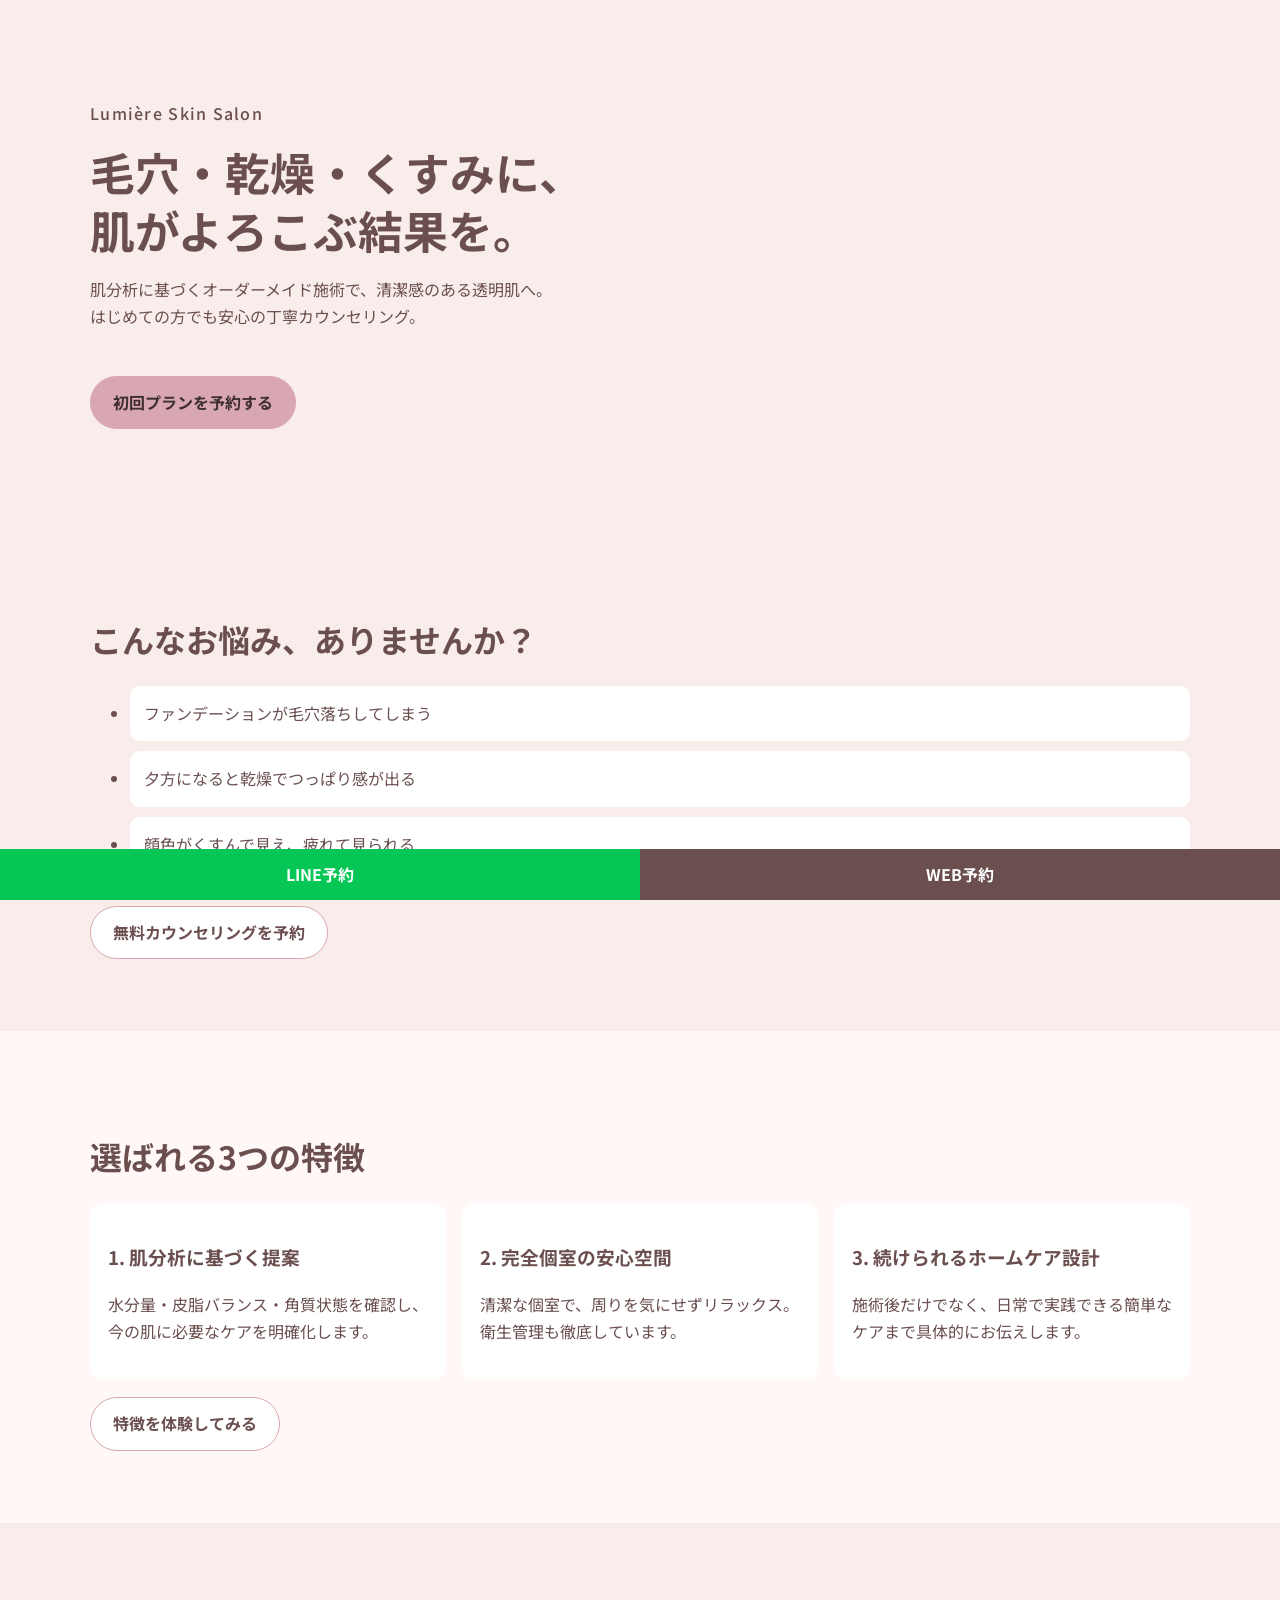
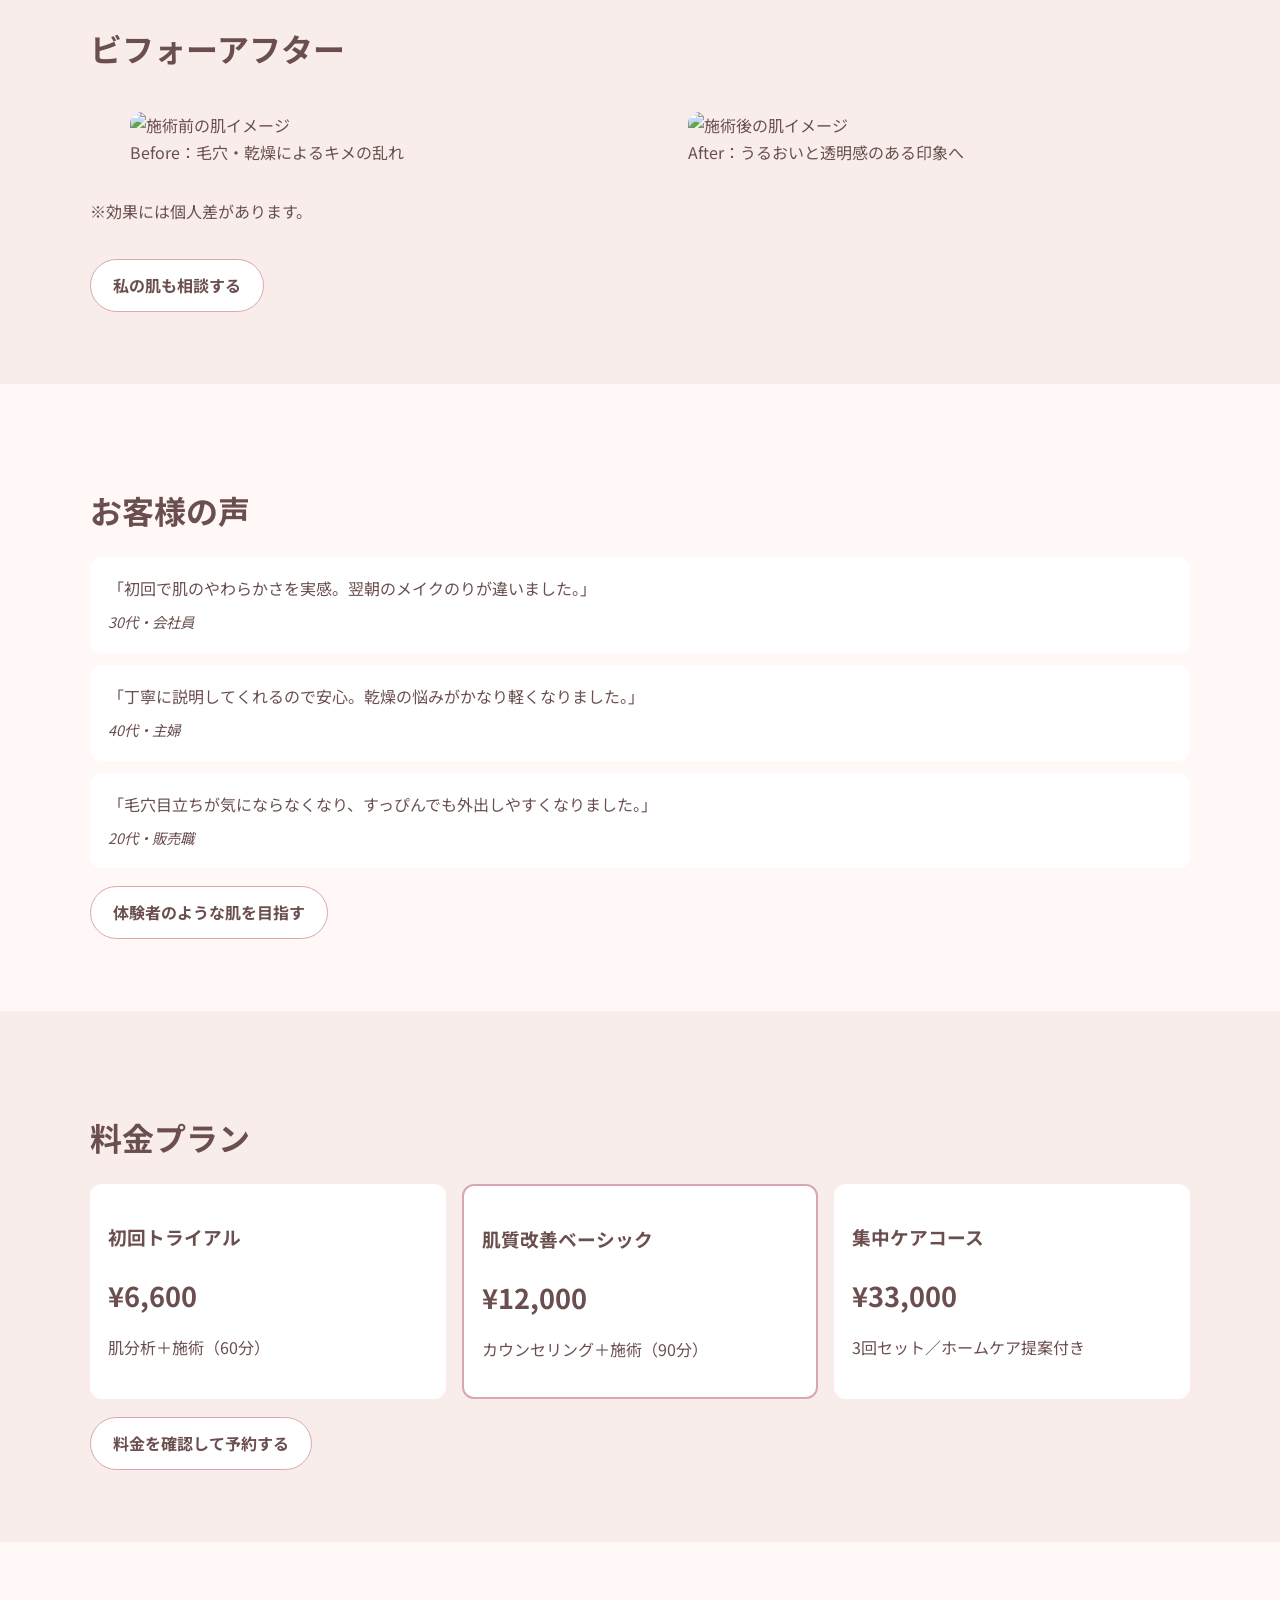
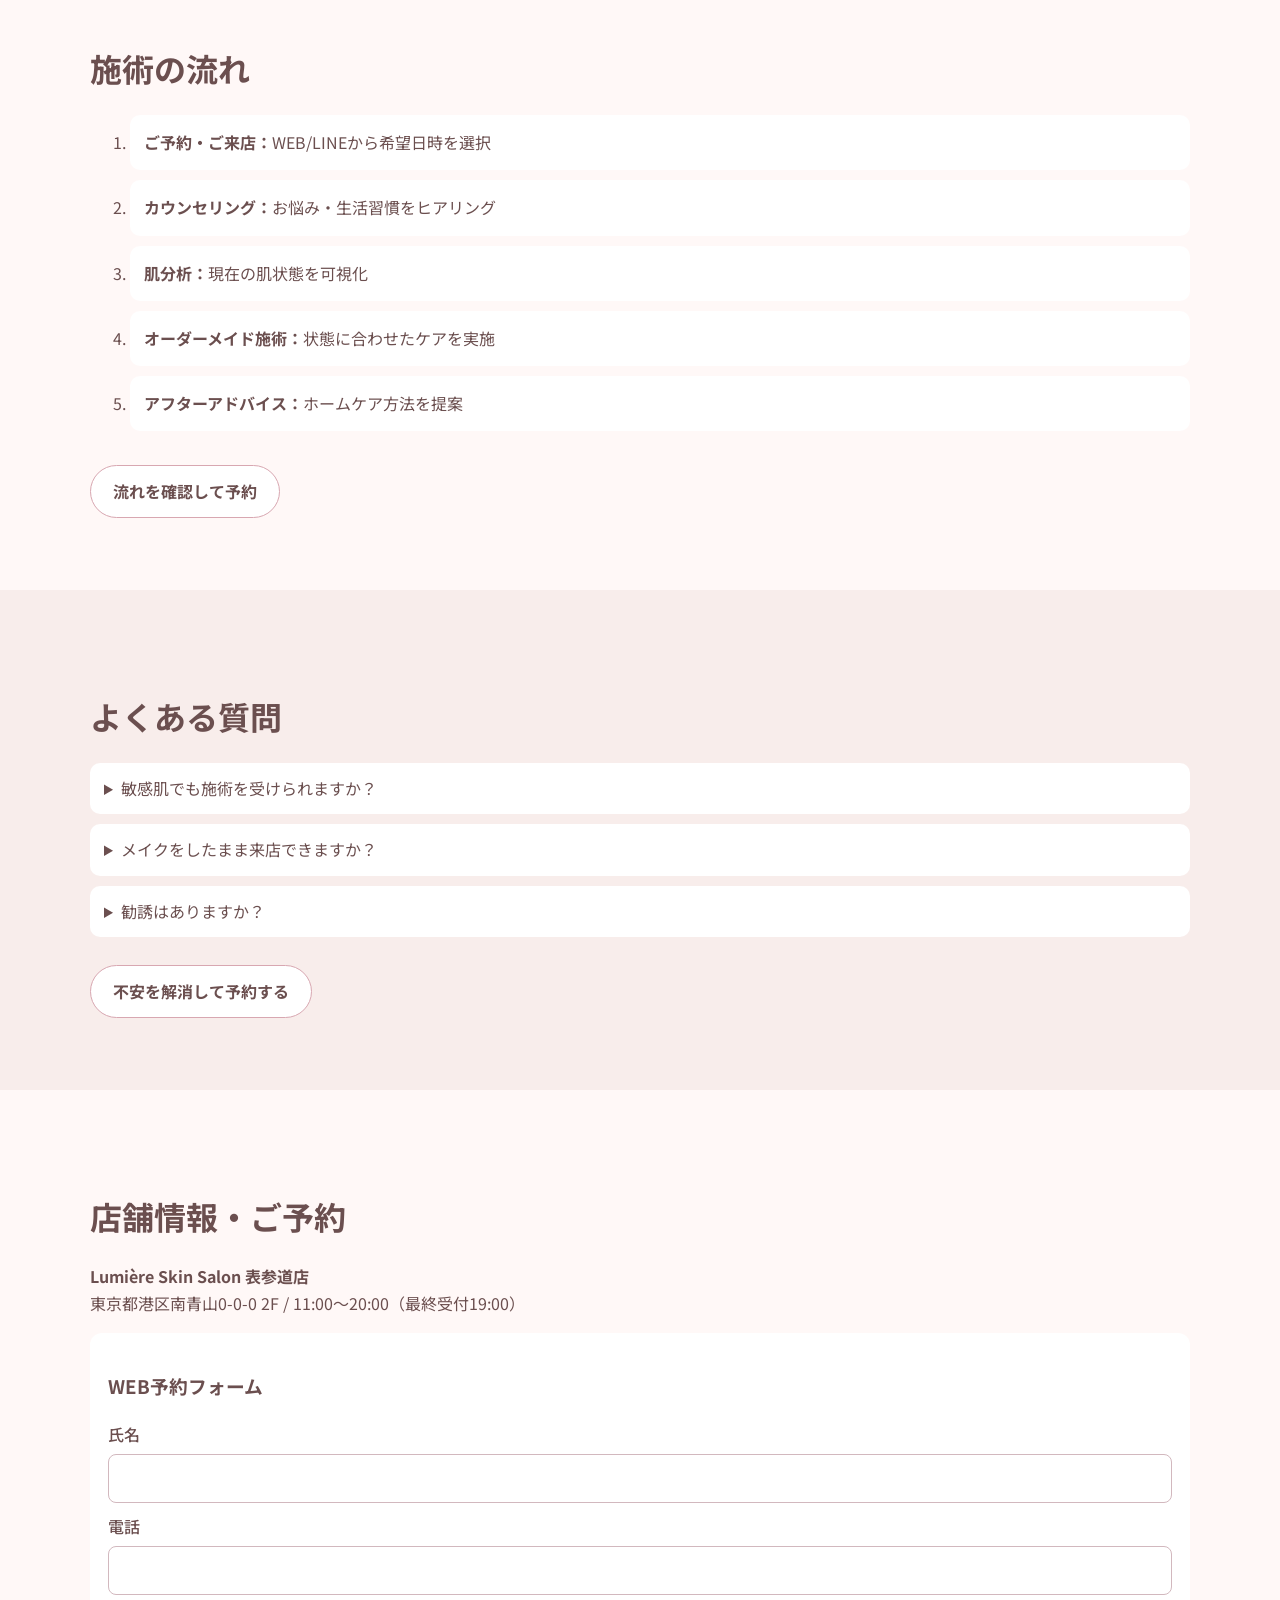
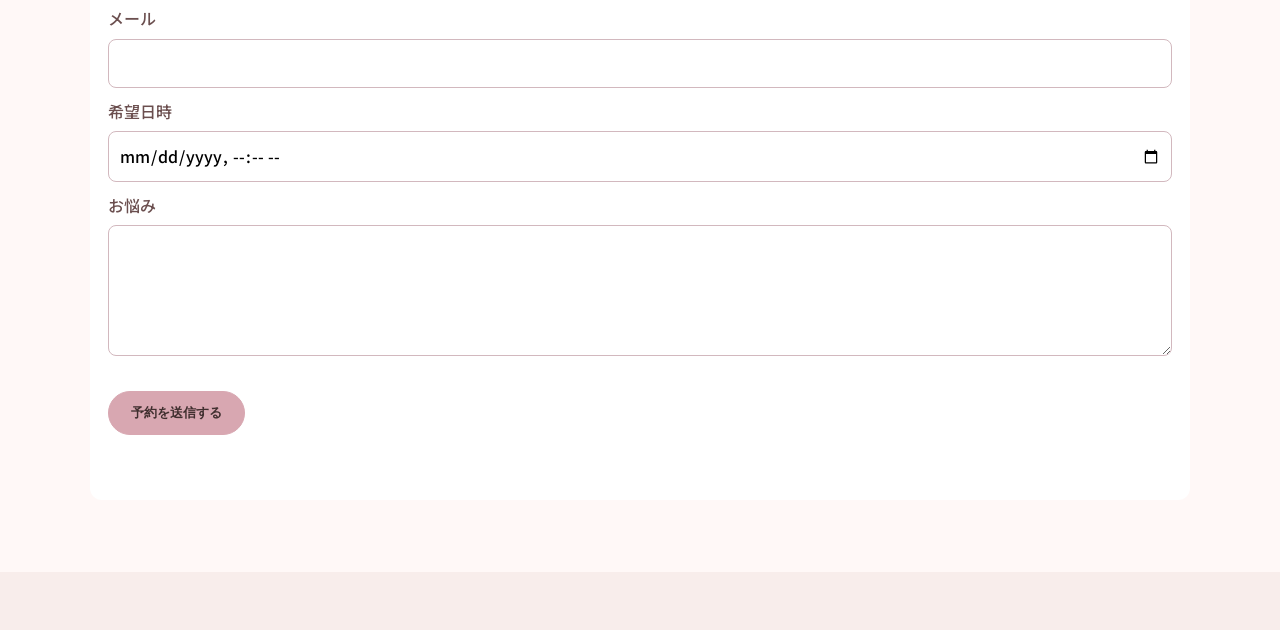
==== index.html @ 7dcfbe4d "Create beauty salon LP with responsive sections and reservation form" ====
<!doctype html>
<html lang="ja">
<head>
  <meta charset="UTF-8" />
  <meta name="viewport" content="width=device-width, initial-scale=1.0" />
  <title>【公式】Lumière Skin Salon | 毛穴・乾燥・くすみの肌質改善サロン</title>
  <meta name="description" content="20〜40代女性向け。毛穴・乾燥・くすみのお悩みに、肌分析×オーダーメイド施術で寄り添う美容サロン。初回限定プランあり。LINE・WEBで24時間予約受付中。" />
  <meta property="og:type" content="website" />
  <meta property="og:title" content="Lumière Skin Salon | 毛穴・乾燥・くすみの肌質改善サロン" />
  <meta property="og:description" content="肌分析×オーダーメイド施術で、透明感のある素肌へ。初回限定プランあり。" />
  <meta property="og:url" content="https://example.com/" />
  <meta property="og:image" content="https://images.unsplash.com/photo-1494790108377-be9c29b29330?auto=format&fit=crop&w=1200&q=80" />
  <meta name="twitter:card" content="summary_large_image" />
  <link rel="preconnect" href="https://fonts.googleapis.com" />
  <link rel="preconnect" href="https://fonts.gstatic.com" crossorigin />
  <link href="https://fonts.googleapis.com/css2?family=Noto+Sans+JP:wght@400;500;700&display=swap" rel="stylesheet" />
  <link rel="stylesheet" href="styles.css" />
</head>
<body>
  <header class="hero" id="top">
    <div class="container hero__inner">
      <p class="eyebrow">Lumière Skin Salon</p>
      <h1>毛穴・乾燥・くすみに、<br>肌がよろこぶ結果を。</h1>
      <p class="lead">肌分析に基づくオーダーメイド施術で、清潔感のある透明肌へ。<br>はじめての方でも安心の丁寧カウンセリング。</p>
      <a class="btn btn--primary" href="#reserve">初回プランを予約する</a>
    </div>
  </header>

  <main>
    <section class="section" aria-labelledby="concern-title">
      <div class="container">
        <h2 id="concern-title">こんなお悩み、ありませんか？</h2>
        <ul class="card-list">
          <li>ファンデーションが毛穴落ちしてしまう</li>
          <li>夕方になると乾燥でつっぱり感が出る</li>
          <li>顔色がくすんで見え、疲れて見られる</li>
        </ul>
        <a class="btn" href="#reserve">無料カウンセリングを予約</a>
      </div>
    </section>

    <section class="section section--alt" aria-labelledby="feature-title">
      <div class="container">
        <h2 id="feature-title">選ばれる3つの特徴</h2>
        <div class="feature-grid">
          <article>
            <h3>1. 肌分析に基づく提案</h3>
            <p>水分量・皮脂バランス・角質状態を確認し、今の肌に必要なケアを明確化します。</p>
          </article>
          <article>
            <h3>2. 完全個室の安心空間</h3>
            <p>清潔な個室で、周りを気にせずリラックス。衛生管理も徹底しています。</p>
          </article>
          <article>
            <h3>3. 続けられるホームケア設計</h3>
            <p>施術後だけでなく、日常で実践できる簡単なケアまで具体的にお伝えします。</p>
          </article>
        </div>
        <a class="btn" href="#reserve">特徴を体験してみる</a>
      </div>
    </section>

    <section class="section" aria-labelledby="ba-title">
      <div class="container">
        <h2 id="ba-title">ビフォーアフター</h2>
        <div class="ba-grid">
          <figure>
            <img loading="lazy" src="https://images.unsplash.com/photo-1521572267360-ee0c2909d518?auto=format&fit=crop&w=700&q=70" alt="施術前の肌イメージ" width="700" height="500" />
            <figcaption>Before：毛穴・乾燥によるキメの乱れ</figcaption>
          </figure>
          <figure>
            <img loading="lazy" src="https://images.unsplash.com/photo-1524504388940-b1c1722653e1?auto=format&fit=crop&w=700&q=70" alt="施術後の肌イメージ" width="700" height="500" />
            <figcaption>After：うるおいと透明感のある印象へ</figcaption>
          </figure>
        </div>
        <p class="note">※効果には個人差があります。</p>
        <a class="btn" href="#reserve">私の肌も相談する</a>
      </div>
    </section>

    <section class="section section--alt" aria-labelledby="voice-title">
      <div class="container">
        <h2 id="voice-title">お客様の声</h2>
        <div class="voice-list">
          <blockquote>「初回で肌のやわらかさを実感。翌朝のメイクのりが違いました。」<cite>30代・会社員</cite></blockquote>
          <blockquote>「丁寧に説明してくれるので安心。乾燥の悩みがかなり軽くなりました。」<cite>40代・主婦</cite></blockquote>
          <blockquote>「毛穴目立ちが気にならなくなり、すっぴんでも外出しやすくなりました。」<cite>20代・販売職</cite></blockquote>
        </div>
        <a class="btn" href="#reserve">体験者のような肌を目指す</a>
      </div>
    </section>

    <section class="section" aria-labelledby="price-title">
      <div class="container">
        <h2 id="price-title">料金プラン</h2>
        <div class="price-grid">
          <article class="price-card">
            <h3>初回トライアル</h3>
            <p class="price">¥6,600</p>
            <p>肌分析＋施術（60分）</p>
          </article>
          <article class="price-card recommended">
            <h3>肌質改善ベーシック</h3>
            <p class="price">¥12,000</p>
            <p>カウンセリング＋施術（90分）</p>
          </article>
          <article class="price-card">
            <h3>集中ケアコース</h3>
            <p class="price">¥33,000</p>
            <p>3回セット／ホームケア提案付き</p>
          </article>
        </div>
        <a class="btn" href="#reserve">料金を確認して予約する</a>
      </div>
    </section>

    <section class="section section--alt" aria-labelledby="flow-title">
      <div class="container">
        <h2 id="flow-title">施術の流れ</h2>
        <ol class="flow-list">
          <li><strong>ご予約・ご来店：</strong>WEB/LINEから希望日時を選択</li>
          <li><strong>カウンセリング：</strong>お悩み・生活習慣をヒアリング</li>
          <li><strong>肌分析：</strong>現在の肌状態を可視化</li>
          <li><strong>オーダーメイド施術：</strong>状態に合わせたケアを実施</li>
          <li><strong>アフターアドバイス：</strong>ホームケア方法を提案</li>
        </ol>
        <a class="btn" href="#reserve">流れを確認して予約</a>
      </div>
    </section>

    <section class="section" aria-labelledby="faq-title">
      <div class="container">
        <h2 id="faq-title">よくある質問</h2>
        <div class="faq-list">
          <details><summary>敏感肌でも施術を受けられますか？</summary><p>はい。肌状態を確認したうえで、刺激の少ないメニューをご提案します。</p></details>
          <details><summary>メイクをしたまま来店できますか？</summary><p>可能です。クレンジングを含む工程があるため、そのままお越しください。</p></details>
          <details><summary>勧誘はありますか？</summary><p>無理な勧誘は行いません。ご希望に合わせたご案内のみ実施します。</p></details>
        </div>
        <a class="btn" href="#reserve">不安を解消して予約する</a>
      </div>
    </section>

    <section class="section section--alt" aria-labelledby="shop-title">
      <div class="container">
        <h2 id="shop-title">店舗情報・ご予約</h2>
        <p><strong>Lumière Skin Salon 表参道店</strong><br>東京都港区南青山0-0-0 2F / 11:00〜20:00（最終受付19:00）</p>
        <form id="reserve" class="reserve-form" novalidate>
          <h3>WEB予約フォーム</h3>
          <label>氏名<input type="text" name="name" required autocomplete="name"></label>
          <label>電話<input type="tel" name="phone" required autocomplete="tel"></label>
          <label>メール<input type="email" name="email" required autocomplete="email"></label>
          <label>希望日時<input type="datetime-local" name="datetime" required></label>
          <label>お悩み<textarea name="concern" rows="4" required></textarea></label>
          <button class="btn btn--primary" type="submit">予約を送信する</button>
          <p id="formMessage" class="form-message" role="status" aria-live="polite"></p>
        </form>
      </div>
    </section>
  </main>

  <div class="fixed-footer" aria-label="予約導線">
    <a href="#reserve" class="btn-line">LINE予約</a>
    <a href="#reserve" class="btn-web">WEB予約</a>
  </div>

  <script src="script.js" defer></script>
</body>
</html>
---- styles.css ----
:root {
  --bg: #f8edeb;
  --accent: #d8a7b1;
  --text: #6b4f4f;
  --white: #fff;
}
* { box-sizing: border-box; }
body {
  margin: 0;
  font-family: "Noto Sans JP", sans-serif;
  color: var(--text);
  background: var(--bg);
  line-height: 1.7;
}
img { max-width: 100%; height: auto; border-radius: 12px; }
.container { width: min(92%, 1100px); margin: auto; }
.hero {
  background: linear-gradient(rgba(248,237,235,.82), rgba(248,237,235,.82)),
    url('https://images.unsplash.com/photo-1522335789203-aabd1fc54bc9?auto=format&fit=crop&w=1400&q=70') center/cover;
  padding: 84px 0;
  text-align: center;
}
.eyebrow { letter-spacing: .08em; font-weight: 500; }
h1 { font-size: clamp(1.8rem, 5vw, 2.8rem); line-height: 1.3; margin: 0 0 12px; font-weight: 700; }
.lead { margin-bottom: 28px; }
.section { padding: 56px 0; }
.section--alt { background: #fff8f7; }
h2 { font-size: clamp(1.4rem, 3vw, 2rem); margin-bottom: 20px; font-weight: 700; }
h3 { font-weight: 700; }
.card-list li, .flow-list li { background: #fff; padding: 14px; border-radius: 10px; margin-bottom: 10px; }
.feature-grid, .price-grid, .ba-grid { display: grid; gap: 16px; }
.feature-grid article, .price-card, blockquote { background: #fff; padding: 18px; border-radius: 12px; margin: 0; }
.price-card.recommended { border: 2px solid var(--accent); }
.price { font-size: 1.7rem; font-weight: 700; margin: .2em 0; }
.voice-list { display: grid; gap: 12px; }
blockquote cite { display: block; margin-top: 8px; font-size: .9rem; }
.btn {
  display: inline-block;
  margin-top: 18px;
  padding: 12px 22px;
  border-radius: 999px;
  background: var(--white);
  color: var(--text);
  text-decoration: none;
  font-weight: 700;
  border: 1px solid var(--accent);
}
.btn--primary { background: var(--accent); color: #402f2f; }
.faq-list details { background: #fff; border-radius: 10px; padding: 12px 14px; margin-bottom: 10px; }
.reserve-form { background: #fff; padding: 18px; border-radius: 12px; }
.reserve-form label { display:block; margin-bottom: 10px; font-weight: 500; }
input, textarea {
  width: 100%; margin-top: 6px; padding: 10px;
  border-radius: 8px; border: 1px solid #d2b8be; font: inherit;
}
input:focus, textarea:focus, .btn:focus { outline: 3px solid #b27986; outline-offset: 2px; }
.form-message { min-height: 1.4em; margin-top: 8px; }
.fixed-footer {
  position: fixed; left: 0; right: 0; bottom: 0; display: grid; grid-template-columns: 1fr 1fr;
}
.fixed-footer a { text-align:center; padding: 12px; color: #fff; text-decoration:none; font-weight:700; }
.btn-line { background: #06c755; }
.btn-web { background: var(--text); }
main { padding-bottom: 58px; }

@media (min-width: 768px) {
  .feature-grid { grid-template-columns: repeat(3, 1fr); }
  .price-grid { grid-template-columns: repeat(3, 1fr); }
  .ba-grid { grid-template-columns: repeat(2, 1fr); }
  .hero { text-align: left; }
}

@media (min-width: 1200px) {
  .section { padding: 72px 0; }
}
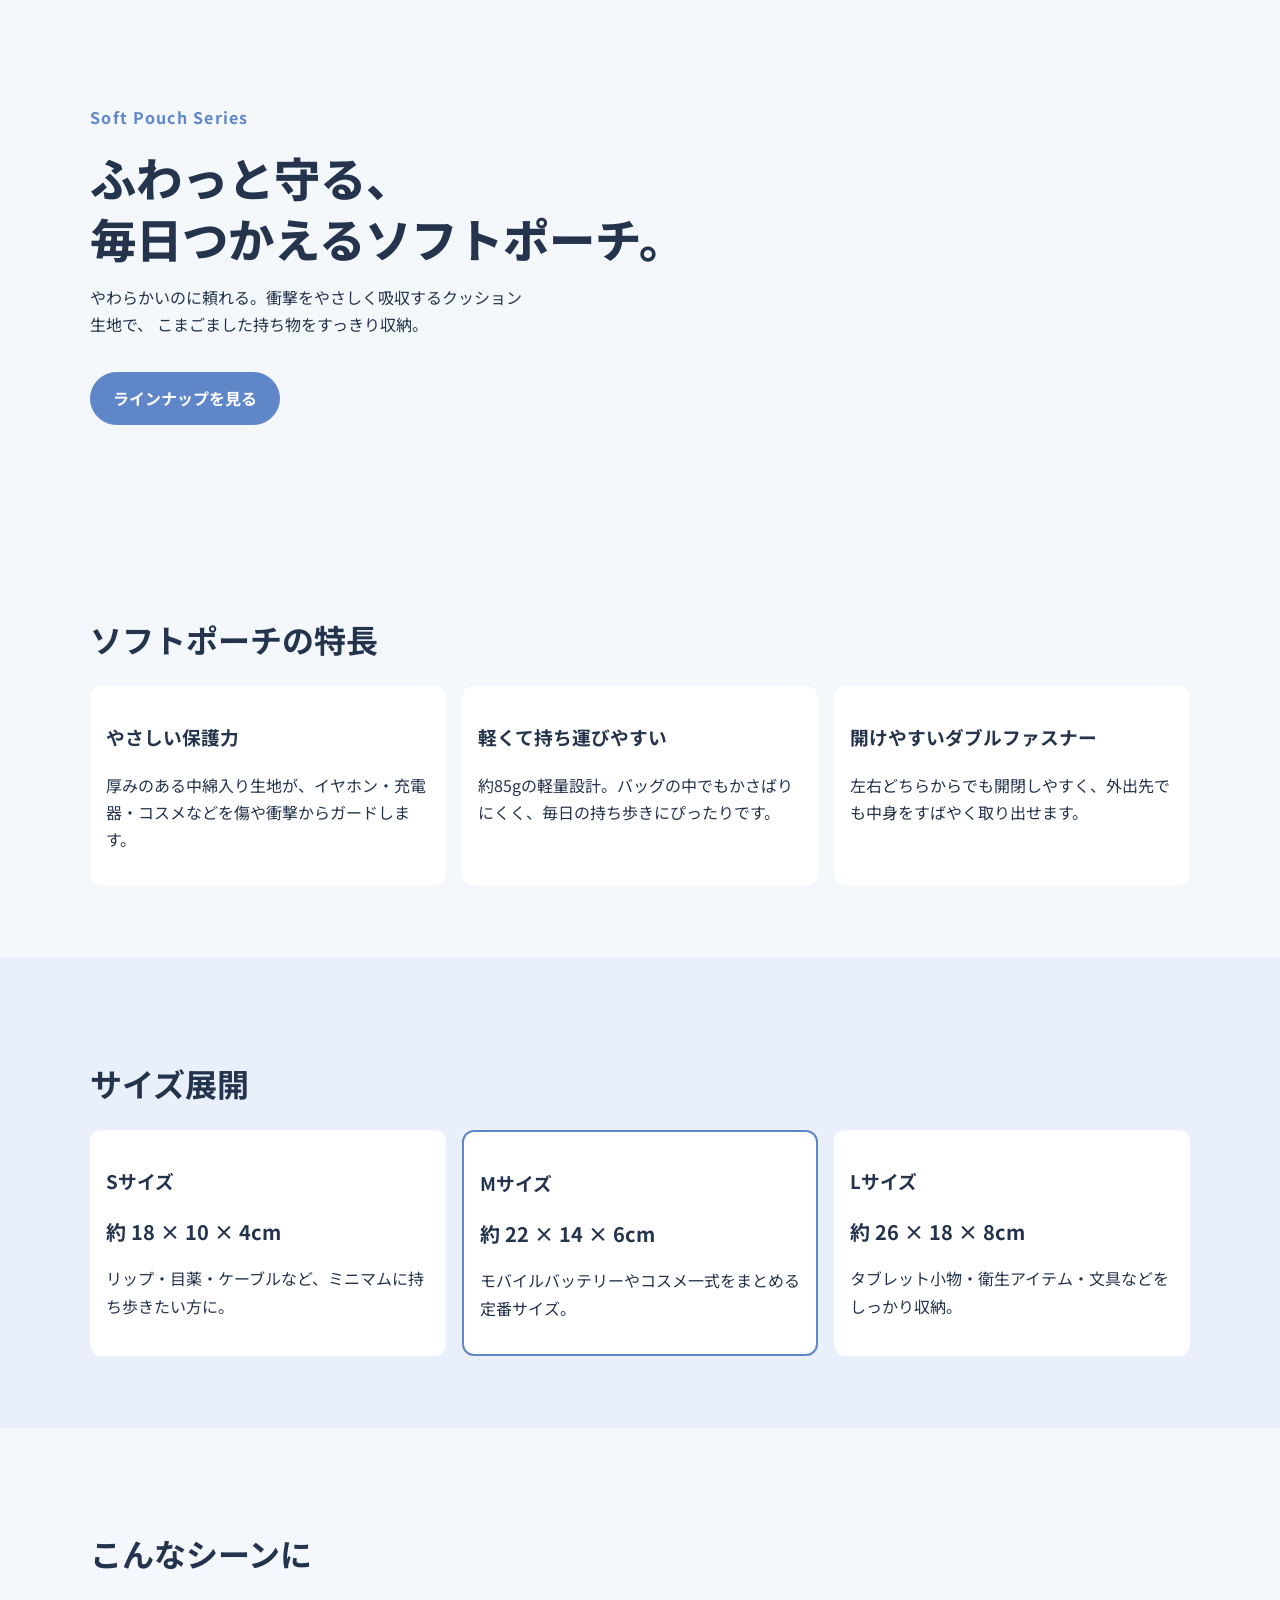
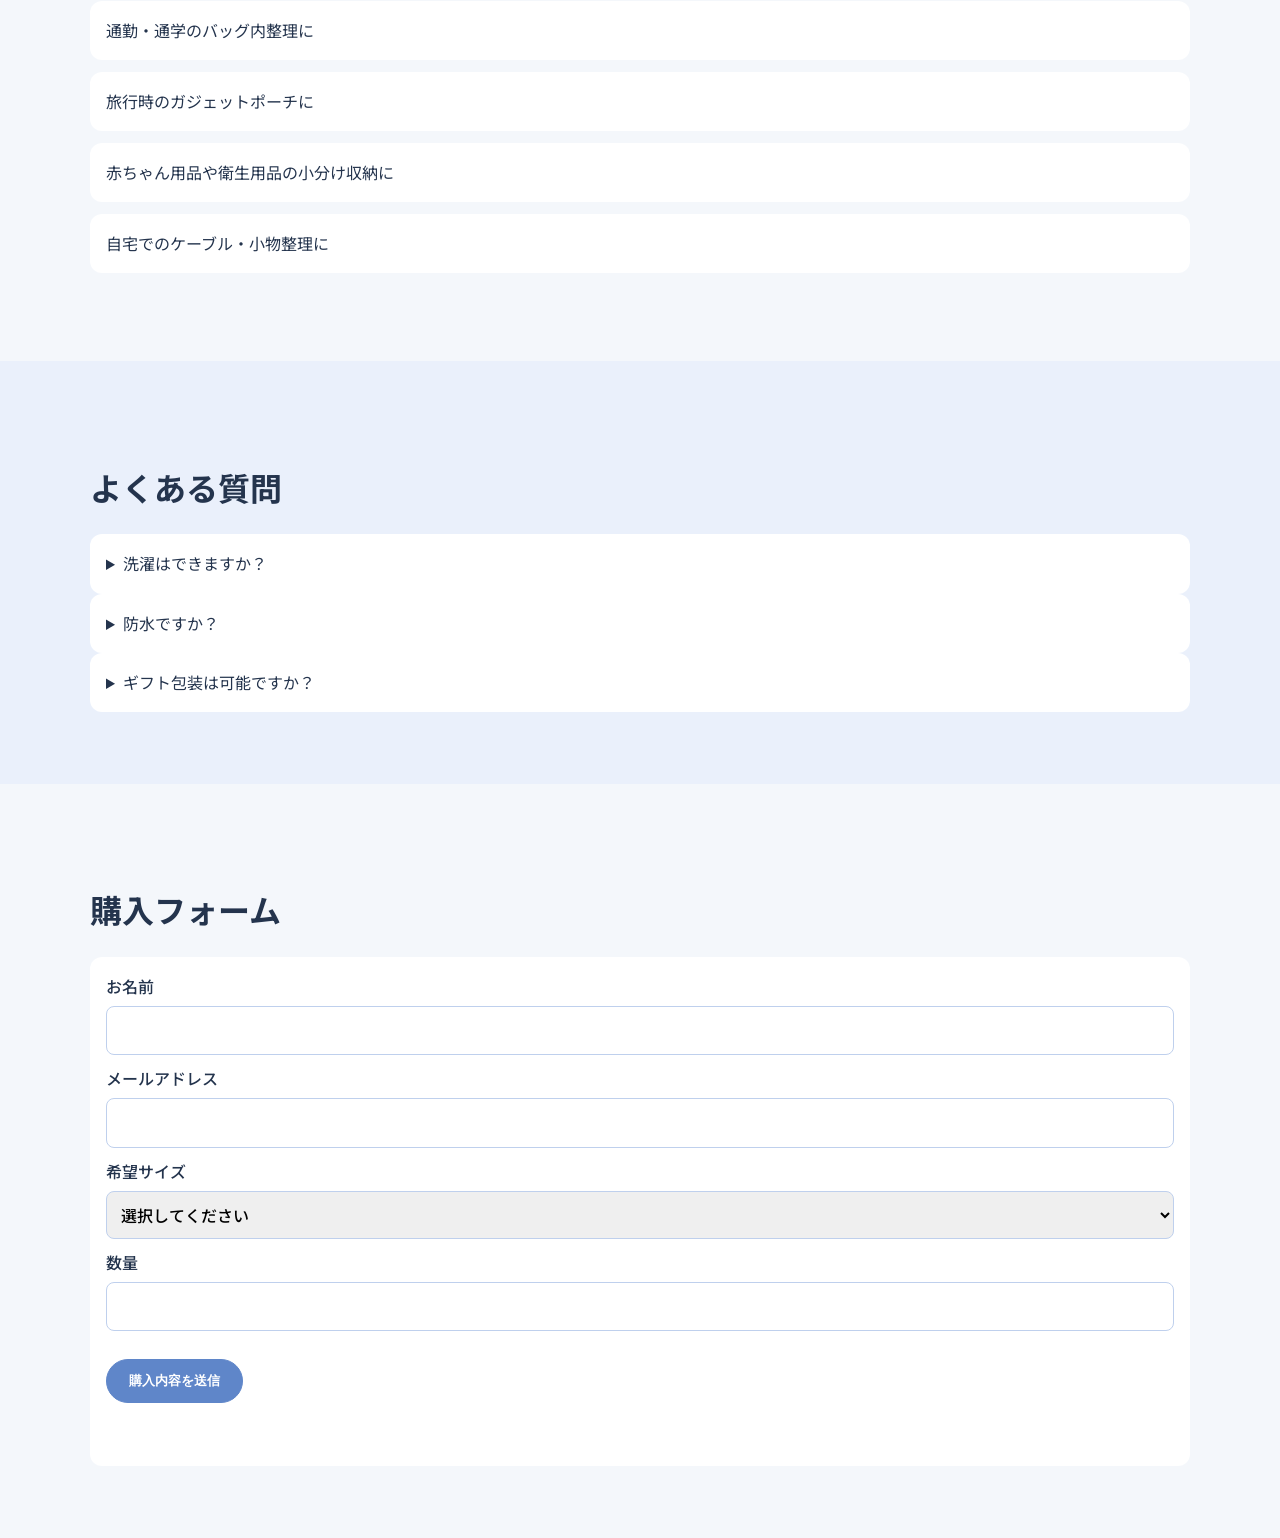
==== commit a54219bb: "Create soft pouch landing page" ====
--- a/index.html
+++ b/index.html
@@ -3,166 +3,113 @@
 <head>
   <meta charset="UTF-8" />
   <meta name="viewport" content="width=device-width, initial-scale=1.0" />
-  <title>【公式】Lumière Skin Salon | 毛穴・乾燥・くすみの肌質改善サロン</title>
-  <meta name="description" content="20〜40代女性向け。毛穴・乾燥・くすみのお悩みに、肌分析×オーダーメイド施術で寄り添う美容サロン。初回限定プランあり。LINE・WEBで24時間予約受付中。" />
-  <meta property="og:type" content="website" />
-  <meta property="og:title" content="Lumière Skin Salon | 毛穴・乾燥・くすみの肌質改善サロン" />
-  <meta property="og:description" content="肌分析×オーダーメイド施術で、透明感のある素肌へ。初回限定プランあり。" />
-  <meta property="og:url" content="https://example.com/" />
-  <meta property="og:image" content="https://images.unsplash.com/photo-1494790108377-be9c29b29330?auto=format&fit=crop&w=1200&q=80" />
-  <meta name="twitter:card" content="summary_large_image" />
+  <title>ふわっと守る ソフトポーチ | ガジェットもコスメもやさしく収納</title>
+  <meta name="description" content="クッション性のある軽量素材で中身をやさしく守るソフトポーチ。ガジェット・コスメ・文具の持ち運びに。サイズ別ラインナップと購入ガイドを掲載。" />
   <link rel="preconnect" href="https://fonts.googleapis.com" />
   <link rel="preconnect" href="https://fonts.gstatic.com" crossorigin />
-  <link href="https://fonts.googleapis.com/css2?family=Noto+Sans+JP:wght@400;500;700&display=swap" rel="stylesheet" />
+  <link href="https://fonts.googleapis.com/css2?family=Noto+Sans+JP:wght@400;500;700;800&display=swap" rel="stylesheet" />
   <link rel="stylesheet" href="styles.css" />
 </head>
 <body>
   <header class="hero" id="top">
     <div class="container hero__inner">
-      <p class="eyebrow">Lumière Skin Salon</p>
-      <h1>毛穴・乾燥・くすみに、<br>肌がよろこぶ結果を。</h1>
-      <p class="lead">肌分析に基づくオーダーメイド施術で、清潔感のある透明肌へ。<br>はじめての方でも安心の丁寧カウンセリング。</p>
-      <a class="btn btn--primary" href="#reserve">初回プランを予約する</a>
+      <p class="eyebrow">Soft Pouch Series</p>
+      <h1>ふわっと守る、<br>毎日つかえるソフトポーチ。</h1>
+      <p class="lead">やわらかいのに頼れる。衝撃をやさしく吸収するクッション生地で、
+        こまごました持ち物をすっきり収納。</p>
+      <a class="btn btn--primary" href="#buy">ラインナップを見る</a>
     </div>
   </header>
 
   <main>
-    <section class="section" aria-labelledby="concern-title">
+    <section class="section" aria-labelledby="features-title">
       <div class="container">
-        <h2 id="concern-title">こんなお悩み、ありませんか？</h2>
-        <ul class="card-list">
-          <li>ファンデーションが毛穴落ちしてしまう</li>
-          <li>夕方になると乾燥でつっぱり感が出る</li>
-          <li>顔色がくすんで見え、疲れて見られる</li>
-        </ul>
-        <a class="btn" href="#reserve">無料カウンセリングを予約</a>
+        <h2 id="features-title">ソフトポーチの特長</h2>
+        <div class="feature-grid">
+          <article>
+            <h3>やさしい保護力</h3>
+            <p>厚みのある中綿入り生地が、イヤホン・充電器・コスメなどを傷や衝撃からガードします。</p>
+          </article>
+          <article>
+            <h3>軽くて持ち運びやすい</h3>
+            <p>約85gの軽量設計。バッグの中でもかさばりにくく、毎日の持ち歩きにぴったりです。</p>
+          </article>
+          <article>
+            <h3>開けやすいダブルファスナー</h3>
+            <p>左右どちらからでも開閉しやすく、外出先でも中身をすばやく取り出せます。</p>
+          </article>
+        </div>
       </div>
     </section>
 
-    <section class="section section--alt" aria-labelledby="feature-title">
+    <section class="section section--alt" aria-labelledby="sizes-title">
       <div class="container">
-        <h2 id="feature-title">選ばれる3つの特徴</h2>
-        <div class="feature-grid">
-          <article>
-            <h3>1. 肌分析に基づく提案</h3>
-            <p>水分量・皮脂バランス・角質状態を確認し、今の肌に必要なケアを明確化します。</p>
+        <h2 id="sizes-title">サイズ展開</h2>
+        <div class="size-grid">
+          <article class="size-card">
+            <h3>Sサイズ</h3>
+            <p class="size">約 18 × 10 × 4cm</p>
+            <p>リップ・目薬・ケーブルなど、ミニマムに持ち歩きたい方に。</p>
           </article>
-          <article>
-            <h3>2. 完全個室の安心空間</h3>
-            <p>清潔な個室で、周りを気にせずリラックス。衛生管理も徹底しています。</p>
+          <article class="size-card recommended">
+            <h3>Mサイズ</h3>
+            <p class="size">約 22 × 14 × 6cm</p>
+            <p>モバイルバッテリーやコスメ一式をまとめる定番サイズ。</p>
           </article>
-          <article>
-            <h3>3. 続けられるホームケア設計</h3>
-            <p>施術後だけでなく、日常で実践できる簡単なケアまで具体的にお伝えします。</p>
+          <article class="size-card">
+            <h3>Lサイズ</h3>
+            <p class="size">約 26 × 18 × 8cm</p>
+            <p>タブレット小物・衛生アイテム・文具などをしっかり収納。</p>
           </article>
         </div>
-        <a class="btn" href="#reserve">特徴を体験してみる</a>
       </div>
     </section>
 
-    <section class="section" aria-labelledby="ba-title">
+    <section class="section" aria-labelledby="scene-title">
       <div class="container">
-        <h2 id="ba-title">ビフォーアフター</h2>
-        <div class="ba-grid">
-          <figure>
-            <img loading="lazy" src="https://images.unsplash.com/photo-1521572267360-ee0c2909d518?auto=format&fit=crop&w=700&q=70" alt="施術前の肌イメージ" width="700" height="500" />
-            <figcaption>Before：毛穴・乾燥によるキメの乱れ</figcaption>
-          </figure>
-          <figure>
-            <img loading="lazy" src="https://images.unsplash.com/photo-1524504388940-b1c1722653e1?auto=format&fit=crop&w=700&q=70" alt="施術後の肌イメージ" width="700" height="500" />
-            <figcaption>After：うるおいと透明感のある印象へ</figcaption>
-          </figure>
-        </div>
-        <p class="note">※効果には個人差があります。</p>
-        <a class="btn" href="#reserve">私の肌も相談する</a>
+        <h2 id="scene-title">こんなシーンに</h2>
+        <ul class="card-list">
+          <li>通勤・通学のバッグ内整理に</li>
+          <li>旅行時のガジェットポーチに</li>
+          <li>赤ちゃん用品や衛生用品の小分け収納に</li>
+          <li>自宅でのケーブル・小物整理に</li>
+        </ul>
       </div>
     </section>
 
-    <section class="section section--alt" aria-labelledby="voice-title">
+    <section class="section section--alt" aria-labelledby="faq-title">
       <div class="container">
-        <h2 id="voice-title">お客様の声</h2>
-        <div class="voice-list">
-          <blockquote>「初回で肌のやわらかさを実感。翌朝のメイクのりが違いました。」<cite>30代・会社員</cite></blockquote>
-          <blockquote>「丁寧に説明してくれるので安心。乾燥の悩みがかなり軽くなりました。」<cite>40代・主婦</cite></blockquote>
-          <blockquote>「毛穴目立ちが気にならなくなり、すっぴんでも外出しやすくなりました。」<cite>20代・販売職</cite></blockquote>
+        <h2 id="faq-title">よくある質問</h2>
+        <div class="faq-list">
+          <details><summary>洗濯はできますか？</summary><p>手洗いを推奨しています。形を整えて陰干ししてください。</p></details>
+          <details><summary>防水ですか？</summary><p>完全防水ではありませんが、軽い水はねに対応する撥水加工生地を使用しています。</p></details>
+          <details><summary>ギフト包装は可能ですか？</summary><p>はい。購入時にギフトラッピングオプションを選択できます。</p></details>
         </div>
-        <a class="btn" href="#reserve">体験者のような肌を目指す</a>
       </div>
     </section>
 
-    <section class="section" aria-labelledby="price-title">
+    <section class="section" aria-labelledby="buy-title">
       <div class="container">
-        <h2 id="price-title">料金プラン</h2>
-        <div class="price-grid">
-          <article class="price-card">
-            <h3>初回トライアル</h3>
-            <p class="price">¥6,600</p>
-            <p>肌分析＋施術（60分）</p>
-          </article>
-          <article class="price-card recommended">
-            <h3>肌質改善ベーシック</h3>
-            <p class="price">¥12,000</p>
-            <p>カウンセリング＋施術（90分）</p>
-          </article>
-          <article class="price-card">
-            <h3>集中ケアコース</h3>
-            <p class="price">¥33,000</p>
-            <p>3回セット／ホームケア提案付き</p>
-          </article>
-        </div>
-        <a class="btn" href="#reserve">料金を確認して予約する</a>
-      </div>
-    </section>
-
-    <section class="section section--alt" aria-labelledby="flow-title">
-      <div class="container">
-        <h2 id="flow-title">施術の流れ</h2>
-        <ol class="flow-list">
-          <li><strong>ご予約・ご来店：</strong>WEB/LINEから希望日時を選択</li>
-          <li><strong>カウンセリング：</strong>お悩み・生活習慣をヒアリング</li>
-          <li><strong>肌分析：</strong>現在の肌状態を可視化</li>
-          <li><strong>オーダーメイド施術：</strong>状態に合わせたケアを実施</li>
-          <li><strong>アフターアドバイス：</strong>ホームケア方法を提案</li>
-        </ol>
-        <a class="btn" href="#reserve">流れを確認して予約</a>
-      </div>
-    </section>
-
-    <section class="section" aria-labelledby="faq-title">
-      <div class="container">
-        <h2 id="faq-title">よくある質問</h2>
-        <div class="faq-list">
-          <details><summary>敏感肌でも施術を受けられますか？</summary><p>はい。肌状態を確認したうえで、刺激の少ないメニューをご提案します。</p></details>
-          <details><summary>メイクをしたまま来店できますか？</summary><p>可能です。クレンジングを含む工程があるため、そのままお越しください。</p></details>
-          <details><summary>勧誘はありますか？</summary><p>無理な勧誘は行いません。ご希望に合わせたご案内のみ実施します。</p></details>
-        </div>
-        <a class="btn" href="#reserve">不安を解消して予約する</a>
-      </div>
-    </section>
-
-    <section class="section section--alt" aria-labelledby="shop-title">
-      <div class="container">
-        <h2 id="shop-title">店舗情報・ご予約</h2>
-        <p><strong>Lumière Skin Salon 表参道店</strong><br>東京都港区南青山0-0-0 2F / 11:00〜20:00（最終受付19:00）</p>
-        <form id="reserve" class="reserve-form" novalidate>
-          <h3>WEB予約フォーム</h3>
-          <label>氏名<input type="text" name="name" required autocomplete="name"></label>
-          <label>電話<input type="tel" name="phone" required autocomplete="tel"></label>
-          <label>メール<input type="email" name="email" required autocomplete="email"></label>
-          <label>希望日時<input type="datetime-local" name="datetime" required></label>
-          <label>お悩み<textarea name="concern" rows="4" required></textarea></label>
-          <button class="btn btn--primary" type="submit">予約を送信する</button>
+        <h2 id="buy-title">購入フォーム</h2>
+        <form id="buy" class="buy-form" novalidate>
+          <label>お名前<input type="text" name="name" required autocomplete="name"></label>
+          <label>メールアドレス<input type="email" name="email" required autocomplete="email"></label>
+          <label>希望サイズ
+            <select name="size" required>
+              <option value="">選択してください</option>
+              <option value="S">Sサイズ</option>
+              <option value="M">Mサイズ</option>
+              <option value="L">Lサイズ</option>
+            </select>
+          </label>
+          <label>数量<input type="number" name="qty" min="1" max="10" required></label>
+          <button class="btn btn--primary" type="submit">購入内容を送信</button>
           <p id="formMessage" class="form-message" role="status" aria-live="polite"></p>
         </form>
       </div>
     </section>
   </main>
 
-  <div class="fixed-footer" aria-label="予約導線">
-    <a href="#reserve" class="btn-line">LINE予約</a>
-    <a href="#reserve" class="btn-web">WEB予約</a>
-  </div>
-
   <script src="script.js" defer></script>
 </body>
 </html>
--- a/styles.css
+++ b/styles.css
@@ -1,7 +1,7 @@
 :root {
-  --bg: #f8edeb;
-  --accent: #d8a7b1;
-  --text: #6b4f4f;
+  --bg: #f4f7fb;
+  --accent: #5f86c9;
+  --text: #24344d;
   --white: #fff;
 }
 * { box-sizing: border-box; }
@@ -12,28 +12,27 @@
   background: var(--bg);
   line-height: 1.7;
 }
-img { max-width: 100%; height: auto; border-radius: 12px; }
 .container { width: min(92%, 1100px); margin: auto; }
 .hero {
-  background: linear-gradient(rgba(248,237,235,.82), rgba(248,237,235,.82)),
-    url('https://images.unsplash.com/photo-1522335789203-aabd1fc54bc9?auto=format&fit=crop&w=1400&q=70') center/cover;
-  padding: 84px 0;
-  text-align: center;
+  background: linear-gradient(rgba(244,247,251,.85), rgba(244,247,251,.85)),
+    url('https://images.unsplash.com/photo-1542291026-7eec264c27ff?auto=format&fit=crop&w=1400&q=70') center/cover;
+  padding: 88px 0;
 }
-.eyebrow { letter-spacing: .08em; font-weight: 500; }
-h1 { font-size: clamp(1.8rem, 5vw, 2.8rem); line-height: 1.3; margin: 0 0 12px; font-weight: 700; }
-.lead { margin-bottom: 28px; }
+.eyebrow { letter-spacing: .08em; font-weight: 700; color: var(--accent); }
+h1 { font-size: clamp(1.8rem, 5vw, 2.9rem); line-height: 1.3; margin: 0 0 12px; font-weight: 800; }
+.lead { max-width: 48ch; }
 .section { padding: 56px 0; }
-.section--alt { background: #fff8f7; }
-h2 { font-size: clamp(1.4rem, 3vw, 2rem); margin-bottom: 20px; font-weight: 700; }
-h3 { font-weight: 700; }
-.card-list li, .flow-list li { background: #fff; padding: 14px; border-radius: 10px; margin-bottom: 10px; }
-.feature-grid, .price-grid, .ba-grid { display: grid; gap: 16px; }
-.feature-grid article, .price-card, blockquote { background: #fff; padding: 18px; border-radius: 12px; margin: 0; }
-.price-card.recommended { border: 2px solid var(--accent); }
-.price { font-size: 1.7rem; font-weight: 700; margin: .2em 0; }
-.voice-list { display: grid; gap: 12px; }
-blockquote cite { display: block; margin-top: 8px; font-size: .9rem; }
+.section--alt { background: #eaf0fb; }
+h2 { font-size: clamp(1.4rem, 3vw, 2rem); margin-bottom: 20px; }
+.feature-grid, .size-grid { display: grid; gap: 16px; }
+.feature-grid article, .size-card, .card-list li, .buy-form, .faq-list details {
+  background: #fff;
+  border-radius: 12px;
+  padding: 16px;
+}
+.size-card.recommended { border: 2px solid var(--accent); }
+.size { font-size: 1.25rem; font-weight: 700; margin: .2em 0; }
+.card-list { padding-left: 0; list-style: none; display: grid; gap: 12px; }
 .btn {
   display: inline-block;
   margin-top: 18px;
@@ -45,29 +44,17 @@
   font-weight: 700;
   border: 1px solid var(--accent);
 }
-.btn--primary { background: var(--accent); color: #402f2f; }
-.faq-list details { background: #fff; border-radius: 10px; padding: 12px 14px; margin-bottom: 10px; }
-.reserve-form { background: #fff; padding: 18px; border-radius: 12px; }
-.reserve-form label { display:block; margin-bottom: 10px; font-weight: 500; }
-input, textarea {
+.btn--primary { background: var(--accent); color: #fff; }
+.buy-form label { display:block; margin-bottom: 10px; font-weight: 500; }
+input, select {
   width: 100%; margin-top: 6px; padding: 10px;
-  border-radius: 8px; border: 1px solid #d2b8be; font: inherit;
+  border-radius: 8px; border: 1px solid #bfd0ed; font: inherit;
 }
-input:focus, textarea:focus, .btn:focus { outline: 3px solid #b27986; outline-offset: 2px; }
-.form-message { min-height: 1.4em; margin-top: 8px; }
-.fixed-footer {
-  position: fixed; left: 0; right: 0; bottom: 0; display: grid; grid-template-columns: 1fr 1fr;
-}
-.fixed-footer a { text-align:center; padding: 12px; color: #fff; text-decoration:none; font-weight:700; }
-.btn-line { background: #06c755; }
-.btn-web { background: var(--text); }
-main { padding-bottom: 58px; }
+input:focus, select:focus, .btn:focus { outline: 3px solid #84a7de; outline-offset: 2px; }
+.form-message { min-height: 1.4em; margin-top: 8px; font-weight: 500; }
 
 @media (min-width: 768px) {
-  .feature-grid { grid-template-columns: repeat(3, 1fr); }
-  .price-grid { grid-template-columns: repeat(3, 1fr); }
-  .ba-grid { grid-template-columns: repeat(2, 1fr); }
-  .hero { text-align: left; }
+  .feature-grid, .size-grid { grid-template-columns: repeat(3, 1fr); }
 }
 
 @media (min-width: 1200px) {
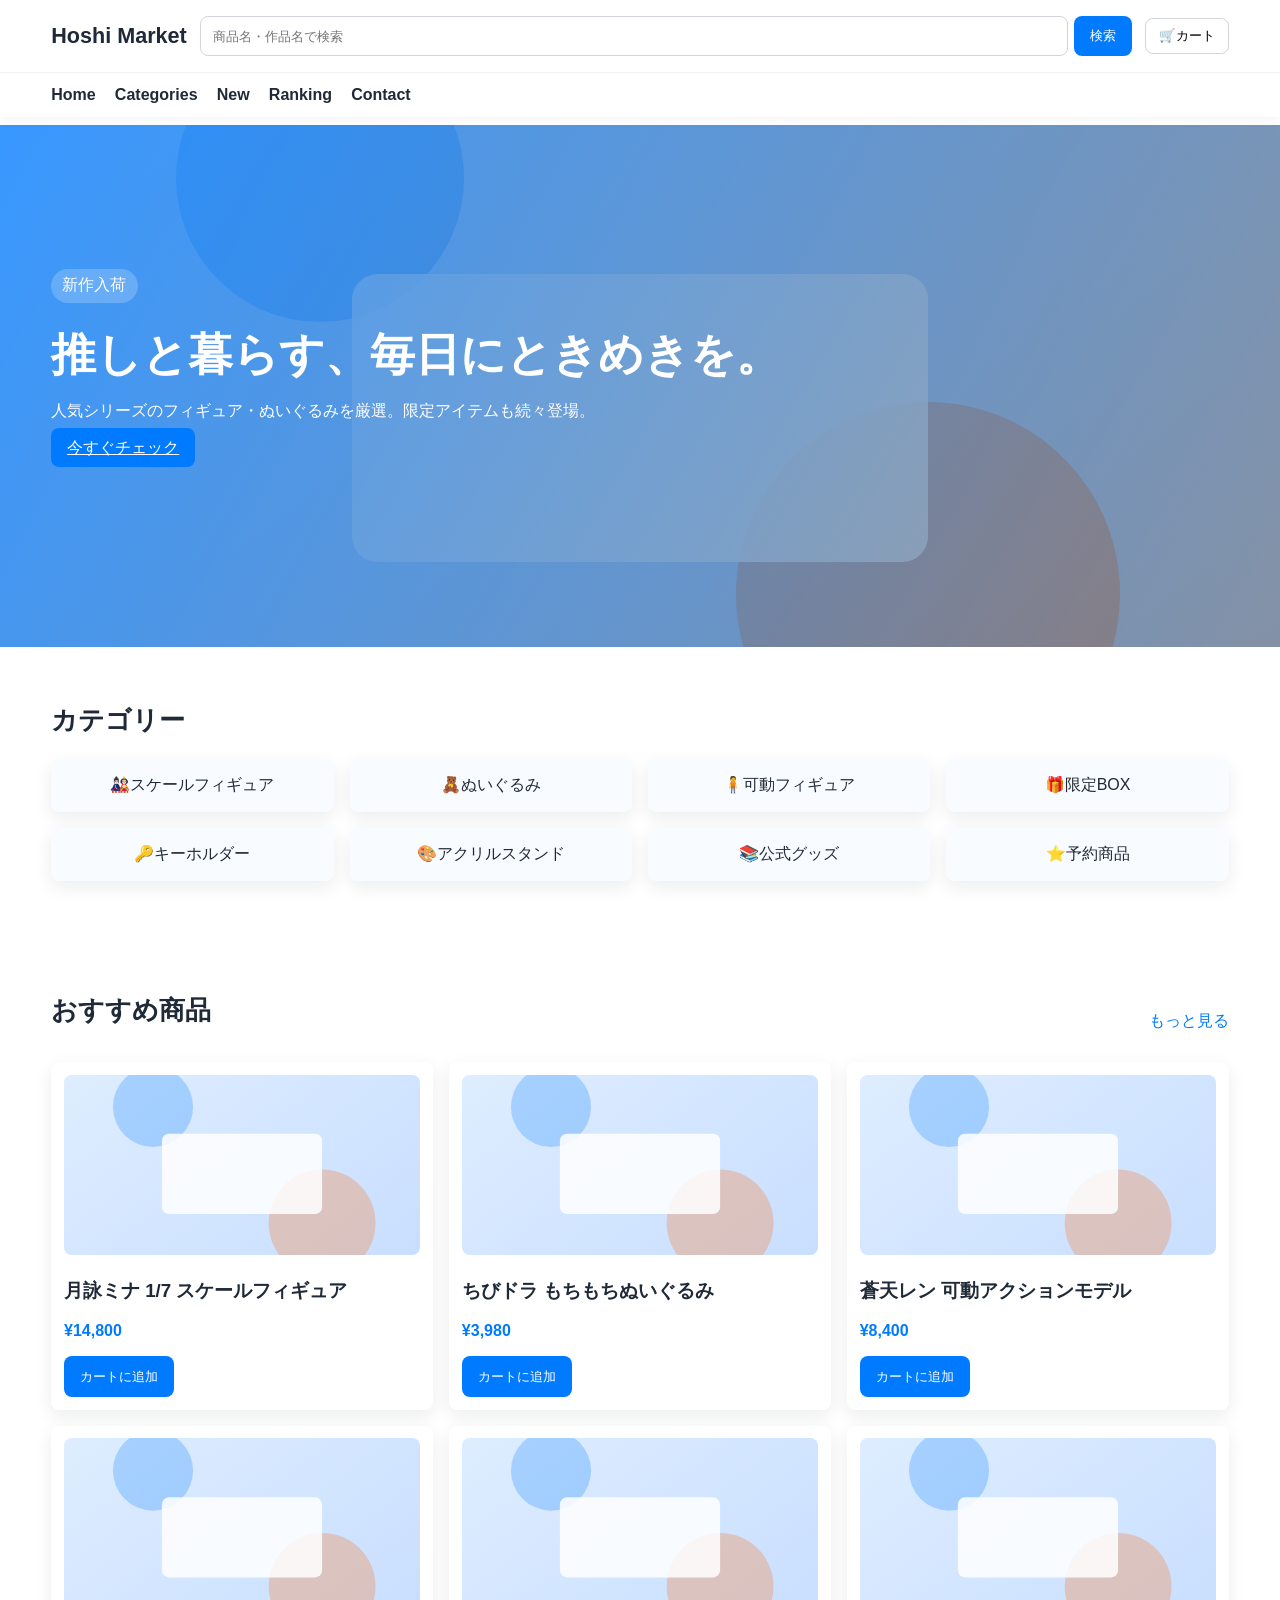
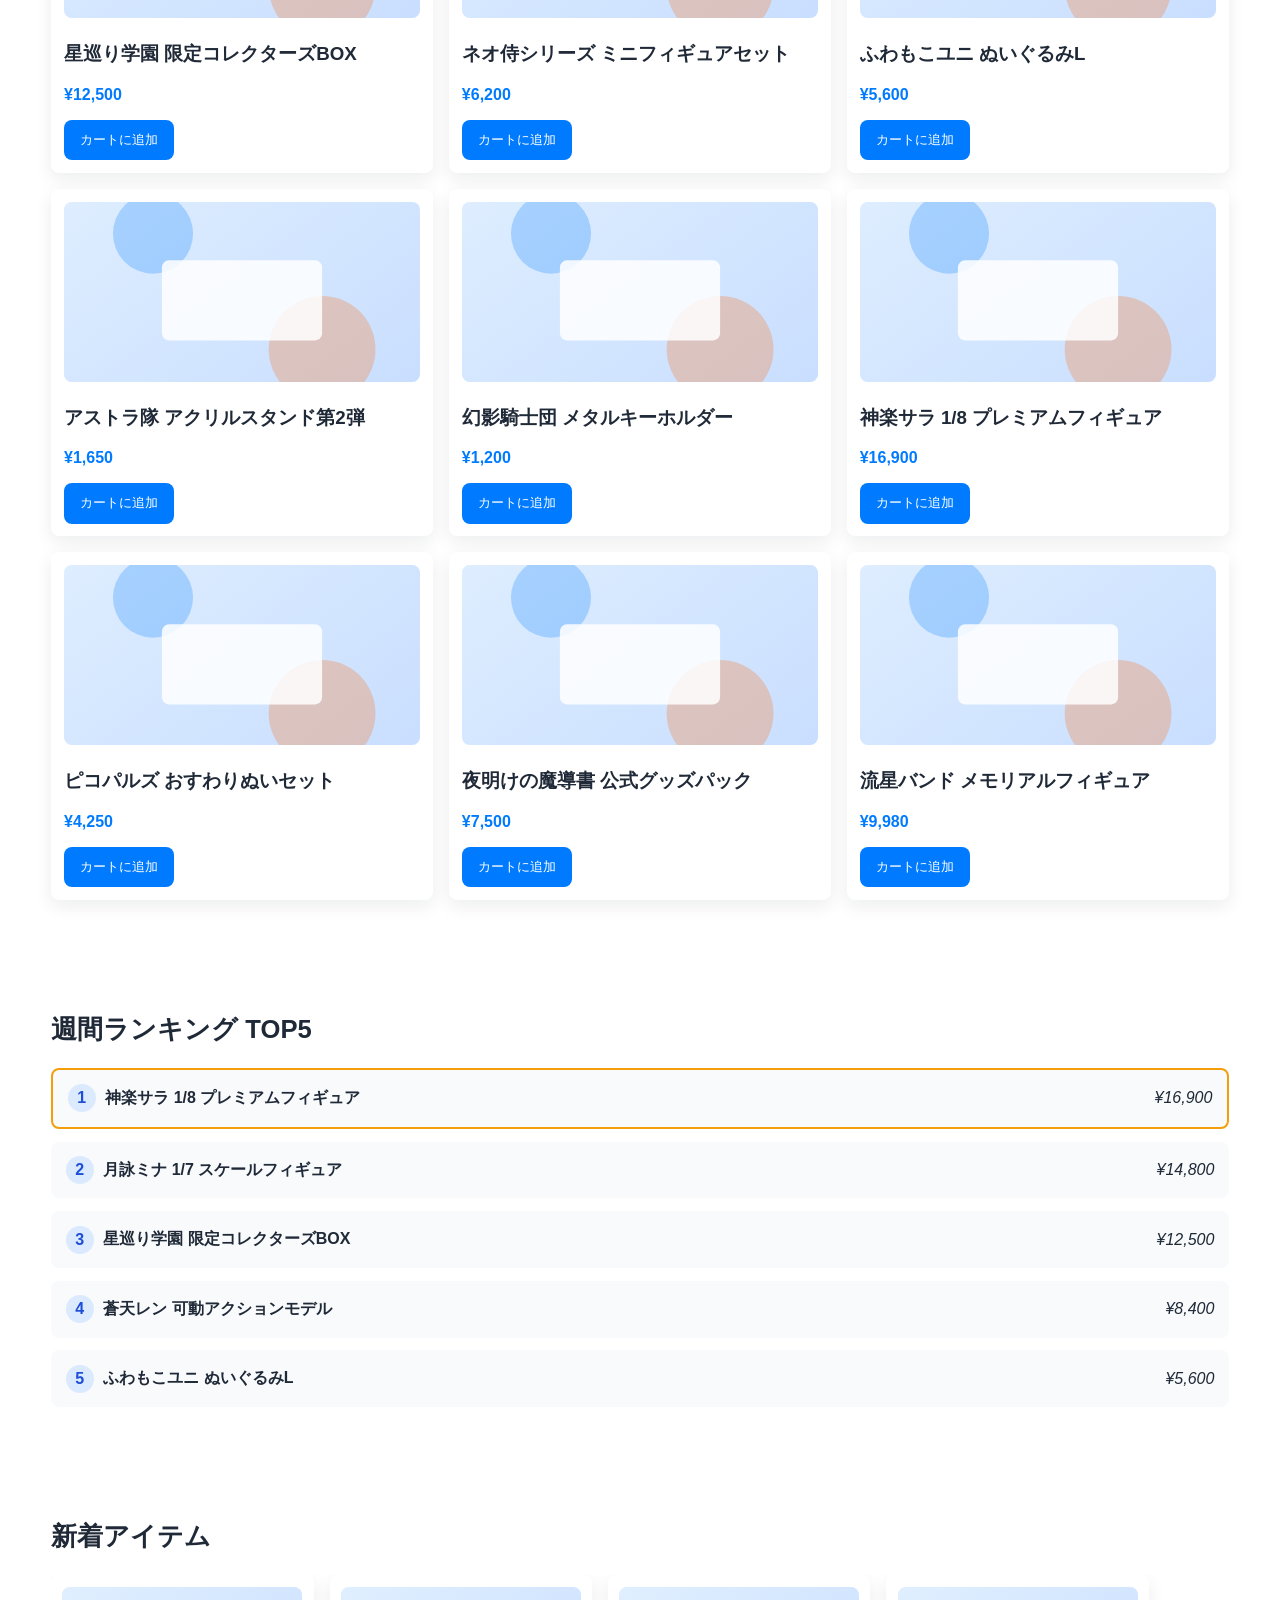
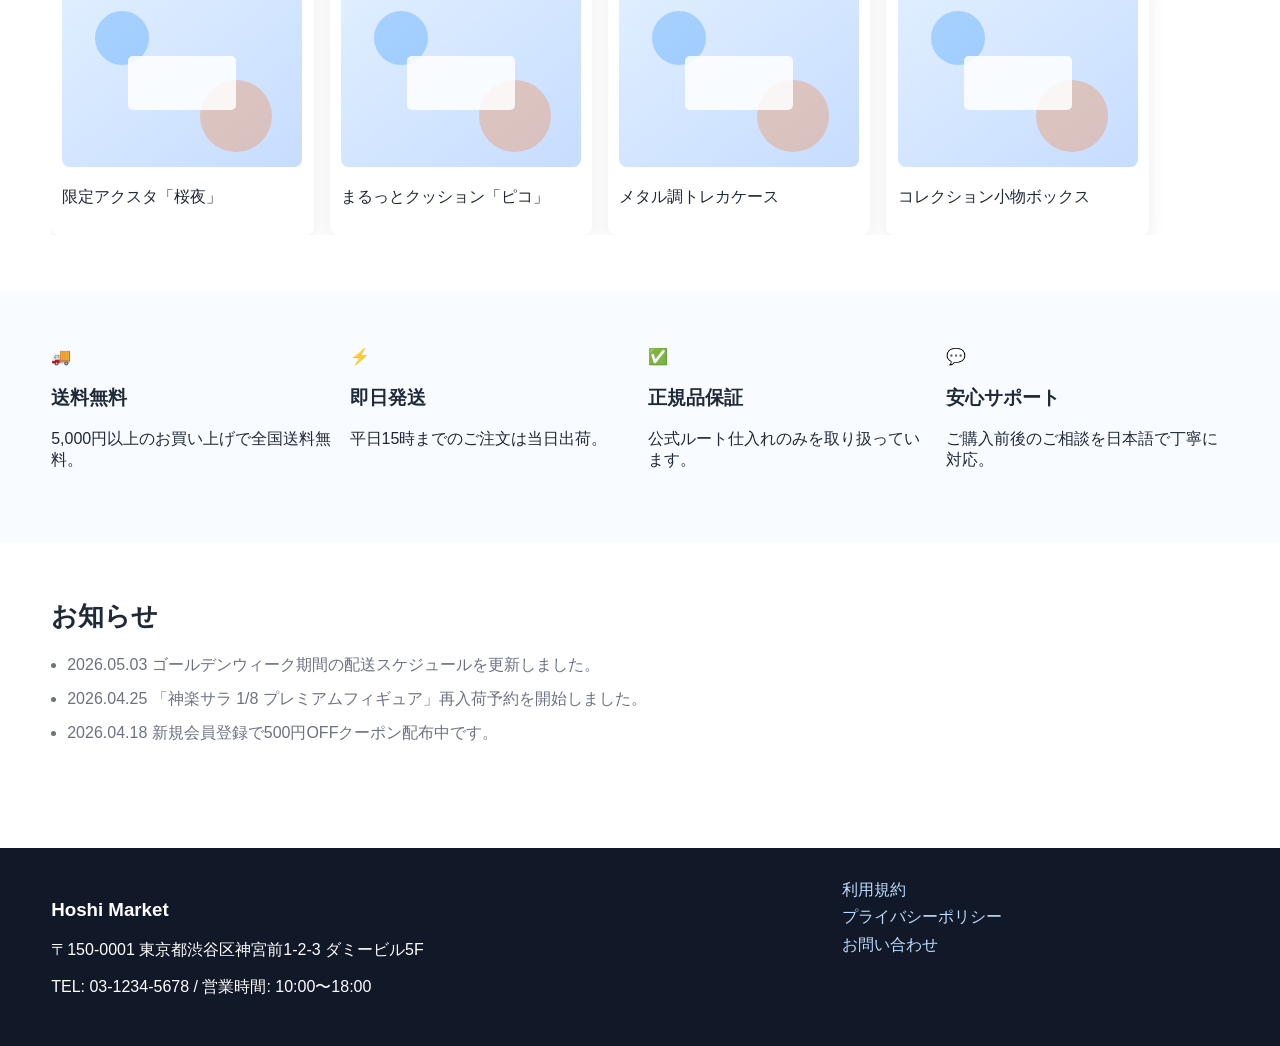
==== commit e7abc012: "Build production-ready static Japanese ecommerce site" ====
--- a/index.html
+++ b/index.html
@@ -1,115 +1,159 @@
-<!doctype html>
+<!DOCTYPE html>
 <html lang="ja">
-<head>
-  <meta charset="UTF-8" />
-  <meta name="viewport" content="width=device-width, initial-scale=1.0" />
-  <title>ふわっと守る ソフトポーチ | ガジェットもコスメもやさしく収納</title>
-  <meta name="description" content="クッション性のある軽量素材で中身をやさしく守るソフトポーチ。ガジェット・コスメ・文具の持ち運びに。サイズ別ラインナップと購入ガイドを掲載。" />
-  <link rel="preconnect" href="https://fonts.googleapis.com" />
-  <link rel="preconnect" href="https://fonts.gstatic.com" crossorigin />
-  <link href="https://fonts.googleapis.com/css2?family=Noto+Sans+JP:wght@400;500;700;800&display=swap" rel="stylesheet" />
-  <link rel="stylesheet" href="styles.css" />
-</head>
-<body>
-  <header class="hero" id="top">
-    <div class="container hero__inner">
-      <p class="eyebrow">Soft Pouch Series</p>
-      <h1>ふわっと守る、<br>毎日つかえるソフトポーチ。</h1>
-      <p class="lead">やわらかいのに頼れる。衝撃をやさしく吸収するクッション生地で、
-        こまごました持ち物をすっきり収納。</p>
-      <a class="btn btn--primary" href="#buy">ラインナップを見る</a>
-    </div>
-  </header>
+  <head>
+    <meta charset="UTF-8" />
+    <meta name="viewport" content="width=device-width, initial-scale=1.0" />
+    <title>Hoshi Market | フィギュア・ぬいぐるみ・コレクション通販</title>
+    <meta
+      name="description"
+      content="人気フィギュア・ぬいぐるみ・限定コレクティブルを全国へお届け。新作やランキング、再入荷情報を毎日更新。"
+    />
+    <link rel="stylesheet" href="./css/style.css" />
+  </head>
+  <body>
+    <header class="site-header" id="top">
+      <div class="container topbar">
+        <a class="logo" href="#top">Hoshi Market</a>
+        <form class="search-form" role="search">
+          <input type="search" placeholder="商品名・作品名で検索" aria-label="商品検索" />
+          <button type="submit">検索</button>
+        </form>
+        <button class="cart-btn" aria-label="カートを見る">🛒<span>カート</span></button>
+      </div>
+      <div class="nav-wrap">
+        <div class="container nav-inner">
+          <button class="hamburger" aria-label="メニューを開く" aria-expanded="false">☰</button>
+          <nav class="main-nav" id="mainNav">
+            <a href="#top">Home</a>
+            <a href="#categories">Categories</a>
+            <a href="#new">New</a>
+            <a href="#ranking">Ranking</a>
+            <a href="#contact">Contact</a>
+          </nav>
+        </div>
+      </div>
+    </header>
 
-  <main>
-    <section class="section" aria-labelledby="features-title">
-      <div class="container">
-        <h2 id="features-title">ソフトポーチの特長</h2>
-        <div class="feature-grid">
-          <article>
-            <h3>やさしい保護力</h3>
-            <p>厚みのある中綿入り生地が、イヤホン・充電器・コスメなどを傷や衝撃からガードします。</p>
+    <main>
+      <section class="hero">
+        <div class="hero-slider" id="heroSlider">
+          <article class="slide active" style="background-image: linear-gradient(120deg, rgba(0, 123, 255, 0.75), rgba(0, 0, 0, 0.35)), url('./images/hero-1.svg');">
+            <div class="container hero-content">
+              <p class="hero-tag">新作入荷</p>
+              <h1>推しと暮らす、毎日にときめきを。</h1>
+              <p>人気シリーズのフィギュア・ぬいぐるみを厳選。限定アイテムも続々登場。</p>
+              <a class="btn cta" href="#products">今すぐチェック</a>
+            </div>
           </article>
-          <article>
-            <h3>軽くて持ち運びやすい</h3>
-            <p>約85gの軽量設計。バッグの中でもかさばりにくく、毎日の持ち歩きにぴったりです。</p>
+          <article class="slide" style="background-image: linear-gradient(120deg, rgba(255, 102, 0, 0.72), rgba(0, 0, 0, 0.35)), url('./images/hero-2.svg');">
+            <div class="container hero-content">
+              <p class="hero-tag">限定コレクション</p>
+              <h2>週末限定セール 最大20%OFF</h2>
+              <p>在庫限りのスペシャルプライス。お目当ての商品はお早めに。</p>
+              <a class="btn cta" href="#ranking">ランキングを見る</a>
+            </div>
           </article>
-          <article>
-            <h3>開けやすいダブルファスナー</h3>
-            <p>左右どちらからでも開閉しやすく、外出先でも中身をすばやく取り出せます。</p>
+          <article class="slide" style="background-image: linear-gradient(120deg, rgba(0, 123, 255, 0.65), rgba(0, 0, 0, 0.45)), url('./images/hero-3.svg');">
+            <div class="container hero-content">
+              <p class="hero-tag">送料無料キャンペーン</p>
+              <h2>5,000円以上で全国送料無料</h2>
+              <p>平日15時までのご注文で即日発送。安心の正規品保証付きです。</p>
+              <a class="btn cta" href="#trust">安心ポイントへ</a>
+            </div>
           </article>
         </div>
+      </section>
+
+      <section class="section container reveal" id="categories">
+        <h2>カテゴリー</h2>
+        <div class="category-grid">
+          <a href="#products" class="category-card">🎎<span>スケールフィギュア</span></a>
+          <a href="#products" class="category-card">🧸<span>ぬいぐるみ</span></a>
+          <a href="#products" class="category-card">🧍<span>可動フィギュア</span></a>
+          <a href="#products" class="category-card">🎁<span>限定BOX</span></a>
+          <a href="#products" class="category-card">🔑<span>キーホルダー</span></a>
+          <a href="#products" class="category-card">🎨<span>アクリルスタンド</span></a>
+          <a href="#products" class="category-card">📚<span>公式グッズ</span></a>
+          <a href="#products" class="category-card">⭐<span>予約商品</span></a>
+        </div>
+      </section>
+
+      <section class="section container reveal" id="products">
+        <div class="section-head">
+          <h2>おすすめ商品</h2>
+          <a href="#" class="text-link">もっと見る</a>
+        </div>
+        <div class="product-grid">
+          <article class="product-card"><img src="./images/product-1.svg" alt="月詠ミナ 1/7 スケールフィギュア"/><h3>月詠ミナ 1/7 スケールフィギュア</h3><p class="price">¥14,800</p><button>カートに追加</button></article>
+          <article class="product-card"><img src="./images/product-2.svg" alt="ちびドラ もちもちぬいぐるみ"/><h3>ちびドラ もちもちぬいぐるみ</h3><p class="price">¥3,980</p><button>カートに追加</button></article>
+          <article class="product-card"><img src="./images/product-3.svg" alt="蒼天レン 可動アクションモデル"/><h3>蒼天レン 可動アクションモデル</h3><p class="price">¥8,400</p><button>カートに追加</button></article>
+          <article class="product-card"><img src="./images/product-4.svg" alt="星巡り学園 限定コレクターズBOX"/><h3>星巡り学園 限定コレクターズBOX</h3><p class="price">¥12,500</p><button>カートに追加</button></article>
+          <article class="product-card"><img src="./images/product-5.svg" alt="ネオ侍シリーズ ミニフィギュアセット"/><h3>ネオ侍シリーズ ミニフィギュアセット</h3><p class="price">¥6,200</p><button>カートに追加</button></article>
+          <article class="product-card"><img src="./images/product-6.svg" alt="ふわもこユニ ぬいぐるみL"/><h3>ふわもこユニ ぬいぐるみL</h3><p class="price">¥5,600</p><button>カートに追加</button></article>
+          <article class="product-card"><img src="./images/product-7.svg" alt="アストラ隊 アクリルスタンド第2弾"/><h3>アストラ隊 アクリルスタンド第2弾</h3><p class="price">¥1,650</p><button>カートに追加</button></article>
+          <article class="product-card"><img src="./images/product-8.svg" alt="幻影騎士団 メタルキーホルダー"/><h3>幻影騎士団 メタルキーホルダー</h3><p class="price">¥1,200</p><button>カートに追加</button></article>
+          <article class="product-card"><img src="./images/product-9.svg" alt="神楽サラ 1/8 プレミアムフィギュア"/><h3>神楽サラ 1/8 プレミアムフィギュア</h3><p class="price">¥16,900</p><button>カートに追加</button></article>
+          <article class="product-card"><img src="./images/product-10.svg" alt="ピコパルズ おすわりぬいセット"/><h3>ピコパルズ おすわりぬいセット</h3><p class="price">¥4,250</p><button>カートに追加</button></article>
+          <article class="product-card"><img src="./images/product-11.svg" alt="夜明けの魔導書 公式グッズパック"/><h3>夜明けの魔導書 公式グッズパック</h3><p class="price">¥7,500</p><button>カートに追加</button></article>
+          <article class="product-card"><img src="./images/product-12.svg" alt="流星バンド メモリアルフィギュア"/><h3>流星バンド メモリアルフィギュア</h3><p class="price">¥9,980</p><button>カートに追加</button></article>
+        </div>
+      </section>
+
+      <section class="section container reveal" id="ranking">
+        <h2>週間ランキング TOP5</h2>
+        <ol class="ranking-list">
+          <li class="rank first"><span class="badge">1</span><strong>神楽サラ 1/8 プレミアムフィギュア</strong><em>¥16,900</em></li>
+          <li><span class="badge">2</span><strong>月詠ミナ 1/7 スケールフィギュア</strong><em>¥14,800</em></li>
+          <li><span class="badge">3</span><strong>星巡り学園 限定コレクターズBOX</strong><em>¥12,500</em></li>
+          <li><span class="badge">4</span><strong>蒼天レン 可動アクションモデル</strong><em>¥8,400</em></li>
+          <li><span class="badge">5</span><strong>ふわもこユニ ぬいぐるみL</strong><em>¥5,600</em></li>
+        </ol>
+      </section>
+
+      <section class="section container reveal" id="new">
+        <h2>新着アイテム</h2>
+        <div class="new-slider" id="newSlider">
+          <article class="new-item"><img src="./images/new-1.svg" alt="限定アクスタ"/><p>限定アクスタ「桜夜」</p></article>
+          <article class="new-item"><img src="./images/new-2.svg" alt="クッション"/><p>まるっとクッション「ピコ」</p></article>
+          <article class="new-item"><img src="./images/new-3.svg" alt="トレカケース"/><p>メタル調トレカケース</p></article>
+          <article class="new-item"><img src="./images/new-4.svg" alt="小物入れ"/><p>コレクション小物ボックス</p></article>
+        </div>
+      </section>
+
+      <section class="section trust reveal" id="trust">
+        <div class="container trust-grid">
+          <article>🚚<h3>送料無料</h3><p>5,000円以上のお買い上げで全国送料無料。</p></article>
+          <article>⚡<h3>即日発送</h3><p>平日15時までのご注文は当日出荷。</p></article>
+          <article>✅<h3>正規品保証</h3><p>公式ルート仕入れのみを取り扱っています。</p></article>
+          <article>💬<h3>安心サポート</h3><p>ご購入前後のご相談を日本語で丁寧に対応。</p></article>
+        </div>
+      </section>
+
+      <section class="section container reveal" id="news">
+        <h2>お知らせ</h2>
+        <ul class="news-list">
+          <li><time datetime="2026-05-03">2026.05.03</time> ゴールデンウィーク期間の配送スケジュールを更新しました。</li>
+          <li><time datetime="2026-04-25">2026.04.25</time> 「神楽サラ 1/8 プレミアムフィギュア」再入荷予約を開始しました。</li>
+          <li><time datetime="2026-04-18">2026.04.18</time> 新規会員登録で500円OFFクーポン配布中です。</li>
+        </ul>
+      </section>
+    </main>
+
+    <footer class="site-footer" id="contact">
+      <div class="container footer-grid">
+        <div>
+          <h3>Hoshi Market</h3>
+          <p>〒150-0001 東京都渋谷区神宮前1-2-3 ダミービル5F</p>
+          <p>TEL: 03-1234-5678 / 営業時間: 10:00〜18:00</p>
+        </div>
+        <nav>
+          <a href="#">利用規約</a>
+          <a href="#">プライバシーポリシー</a>
+          <a href="#">お問い合わせ</a>
+        </nav>
       </div>
-    </section>
+    </footer>
 
-    <section class="section section--alt" aria-labelledby="sizes-title">
-      <div class="container">
-        <h2 id="sizes-title">サイズ展開</h2>
-        <div class="size-grid">
-          <article class="size-card">
-            <h3>Sサイズ</h3>
-            <p class="size">約 18 × 10 × 4cm</p>
-            <p>リップ・目薬・ケーブルなど、ミニマムに持ち歩きたい方に。</p>
-          </article>
-          <article class="size-card recommended">
-            <h3>Mサイズ</h3>
-            <p class="size">約 22 × 14 × 6cm</p>
-            <p>モバイルバッテリーやコスメ一式をまとめる定番サイズ。</p>
-          </article>
-          <article class="size-card">
-            <h3>Lサイズ</h3>
-            <p class="size">約 26 × 18 × 8cm</p>
-            <p>タブレット小物・衛生アイテム・文具などをしっかり収納。</p>
-          </article>
-        </div>
-      </div>
-    </section>
-
-    <section class="section" aria-labelledby="scene-title">
-      <div class="container">
-        <h2 id="scene-title">こんなシーンに</h2>
-        <ul class="card-list">
-          <li>通勤・通学のバッグ内整理に</li>
-          <li>旅行時のガジェットポーチに</li>
-          <li>赤ちゃん用品や衛生用品の小分け収納に</li>
-          <li>自宅でのケーブル・小物整理に</li>
-        </ul>
-      </div>
-    </section>
-
-    <section class="section section--alt" aria-labelledby="faq-title">
-      <div class="container">
-        <h2 id="faq-title">よくある質問</h2>
-        <div class="faq-list">
-          <details><summary>洗濯はできますか？</summary><p>手洗いを推奨しています。形を整えて陰干ししてください。</p></details>
-          <details><summary>防水ですか？</summary><p>完全防水ではありませんが、軽い水はねに対応する撥水加工生地を使用しています。</p></details>
-          <details><summary>ギフト包装は可能ですか？</summary><p>はい。購入時にギフトラッピングオプションを選択できます。</p></details>
-        </div>
-      </div>
-    </section>
-
-    <section class="section" aria-labelledby="buy-title">
-      <div class="container">
-        <h2 id="buy-title">購入フォーム</h2>
-        <form id="buy" class="buy-form" novalidate>
-          <label>お名前<input type="text" name="name" required autocomplete="name"></label>
-          <label>メールアドレス<input type="email" name="email" required autocomplete="email"></label>
-          <label>希望サイズ
-            <select name="size" required>
-              <option value="">選択してください</option>
-              <option value="S">Sサイズ</option>
-              <option value="M">Mサイズ</option>
-              <option value="L">Lサイズ</option>
-            </select>
-          </label>
-          <label>数量<input type="number" name="qty" min="1" max="10" required></label>
-          <button class="btn btn--primary" type="submit">購入内容を送信</button>
-          <p id="formMessage" class="form-message" role="status" aria-live="polite"></p>
-        </form>
-      </div>
-    </section>
-  </main>
-
-  <script src="script.js" defer></script>
-</body>
+    <script src="./js/script.js"></script>
+  </body>
 </html>
--- a/css/style.css
+++ b/css/style.css
@@ -0,0 +1,73 @@
+:root {
+  --accent: #007bff;
+  --dark: #1f2937;
+  --muted: #6b7280;
+  --radius: 8px;
+  --shadow: 0 6px 18px rgba(17, 24, 39, 0.08);
+}
+* { box-sizing: border-box; }
+html { scroll-behavior: smooth; }
+body { margin: 0; font-family: -apple-system, BlinkMacSystemFont, "Segoe UI", Roboto, "Hiragino Kaku Gothic ProN", "Yu Gothic", sans-serif; color: var(--dark); background: #fff; }
+.container { width: min(1200px, 92%); margin: 0 auto; }
+.section { padding: 3.5rem 0; }
+h2 { margin-top: 0; font-size: clamp(1.45rem, 2vw, 2rem); }
+
+.site-header { position: sticky; top: 0; z-index: 20; background: #fff; box-shadow: 0 2px 12px rgba(0,0,0,0.05); }
+.topbar { display: grid; grid-template-columns: 1fr; gap: .8rem; padding: 1rem 0; }
+.logo { font-weight: 800; text-decoration: none; color: var(--dark); font-size: 1.35rem; }
+.search-form { display: flex; gap: .4rem; }
+.search-form input { flex: 1; padding: .7rem .8rem; border-radius: var(--radius); border: 1px solid #d1d5db; }
+.search-form button, .btn, .product-card button { border: none; border-radius: var(--radius); background: var(--accent); color: #fff; padding: .7rem 1rem; cursor: pointer; }
+.cart-btn { justify-self: start; border: 1px solid #d1d5db; background: #fff; border-radius: var(--radius); padding: .5rem .8rem; }
+.nav-wrap { border-top: 1px solid #eef2f7; }
+.nav-inner { display: flex; align-items: center; justify-content: space-between; }
+.hamburger { background: none; border: none; font-size: 1.4rem; padding: .8rem 0; }
+.main-nav { display: none; flex-direction: column; width: 100%; gap: .6rem; padding-bottom: .8rem; }
+.main-nav a { text-decoration: none; color: var(--dark); font-weight: 600; }
+.main-nav.open { display: flex; }
+
+.hero { margin-top: .5rem; }
+.hero-slider { position: relative; overflow: hidden; }
+.slide { min-height: 58vh; display: none; background-size: cover; background-position: center; }
+.slide.active { display: block; }
+.hero-content { color: #fff; padding-top: 8rem; }
+.hero-content h1, .hero-content h2 { font-size: clamp(1.8rem, 4vw, 2.8rem); margin: .4rem 0; }
+.hero-tag { display: inline-block; background: rgba(255,255,255,.2); padding: .4rem .7rem; border-radius: 999px; }
+
+.category-grid, .product-grid, .trust-grid { display: grid; gap: 1rem; }
+.category-grid { grid-template-columns: 1fr 1fr; }
+.category-card { text-decoration: none; color: var(--dark); background: #f8fbff; border-radius: var(--radius); padding: 1rem; text-align: center; box-shadow: var(--shadow); transition: .25s; }
+.category-card:hover { transform: translateY(-4px); }
+.section-head { display: flex; justify-content: space-between; align-items: center; margin-bottom: .8rem; }
+.text-link { color: var(--accent); text-decoration: none; }
+.product-grid { grid-template-columns: 1fr; }
+.product-card { background: #fff; border-radius: var(--radius); box-shadow: var(--shadow); padding: .8rem; transition: .25s; }
+.product-card:hover { transform: scale(1.02); box-shadow: 0 12px 24px rgba(17,24,39,.16); }
+.product-card img, .new-item img { width: 100%; height: 180px; object-fit: cover; border-radius: var(--radius); background: #eef6ff; }
+.price { color: var(--accent); font-weight: 700; }
+.ranking-list { list-style: none; padding: 0; margin: 0; display: grid; gap: .8rem; }
+.ranking-list li { background: #f8fafc; border-radius: var(--radius); padding: .9rem; display: grid; grid-template-columns: auto 1fr auto; gap: .6rem; align-items: center; }
+.badge { width: 28px; height: 28px; display: grid; place-items: center; border-radius: 50%; background: #dbeafe; color: #1d4ed8; font-weight: 700; }
+.first { border: 2px solid #f59e0b; background: #fff8e8; }
+.new-slider { display: flex; gap: 1rem; overflow-x: auto; scroll-snap-type: x mandatory; }
+.new-item { min-width: 240px; scroll-snap-align: start; background: #fff; box-shadow: var(--shadow); border-radius: var(--radius); padding: .7rem; }
+.trust { background: #f8fbff; }
+.trust-grid { grid-template-columns: 1fr; }
+.news-list { padding-left: 1rem; color: var(--muted); }
+.news-list li { margin-bottom: .8rem; }
+.site-footer { background: #111827; color: #fff; padding: 2rem 0; margin-top: 2rem; }
+.footer-grid { display: grid; gap: 1rem; }
+.footer-grid nav { display: grid; gap: .4rem; }
+.footer-grid a { color: #bfdbfe; text-decoration: none; }
+.reveal { opacity: 0; transform: translateY(20px); transition: .6s; }
+.reveal.visible { opacity: 1; transform: translateY(0); }
+
+@media (min-width: 768px) {
+  .topbar { grid-template-columns: auto 1fr auto; align-items: center; }
+  .hamburger { display: none; }
+  .main-nav { display: flex; flex-direction: row; padding: .8rem 0; gap: 1.2rem; width: auto; }
+  .category-grid { grid-template-columns: repeat(4, 1fr); }
+  .product-grid { grid-template-columns: repeat(3, 1fr); }
+  .trust-grid { grid-template-columns: repeat(4, 1fr); }
+  .footer-grid { grid-template-columns: 2fr 1fr; align-items: start; }
+}
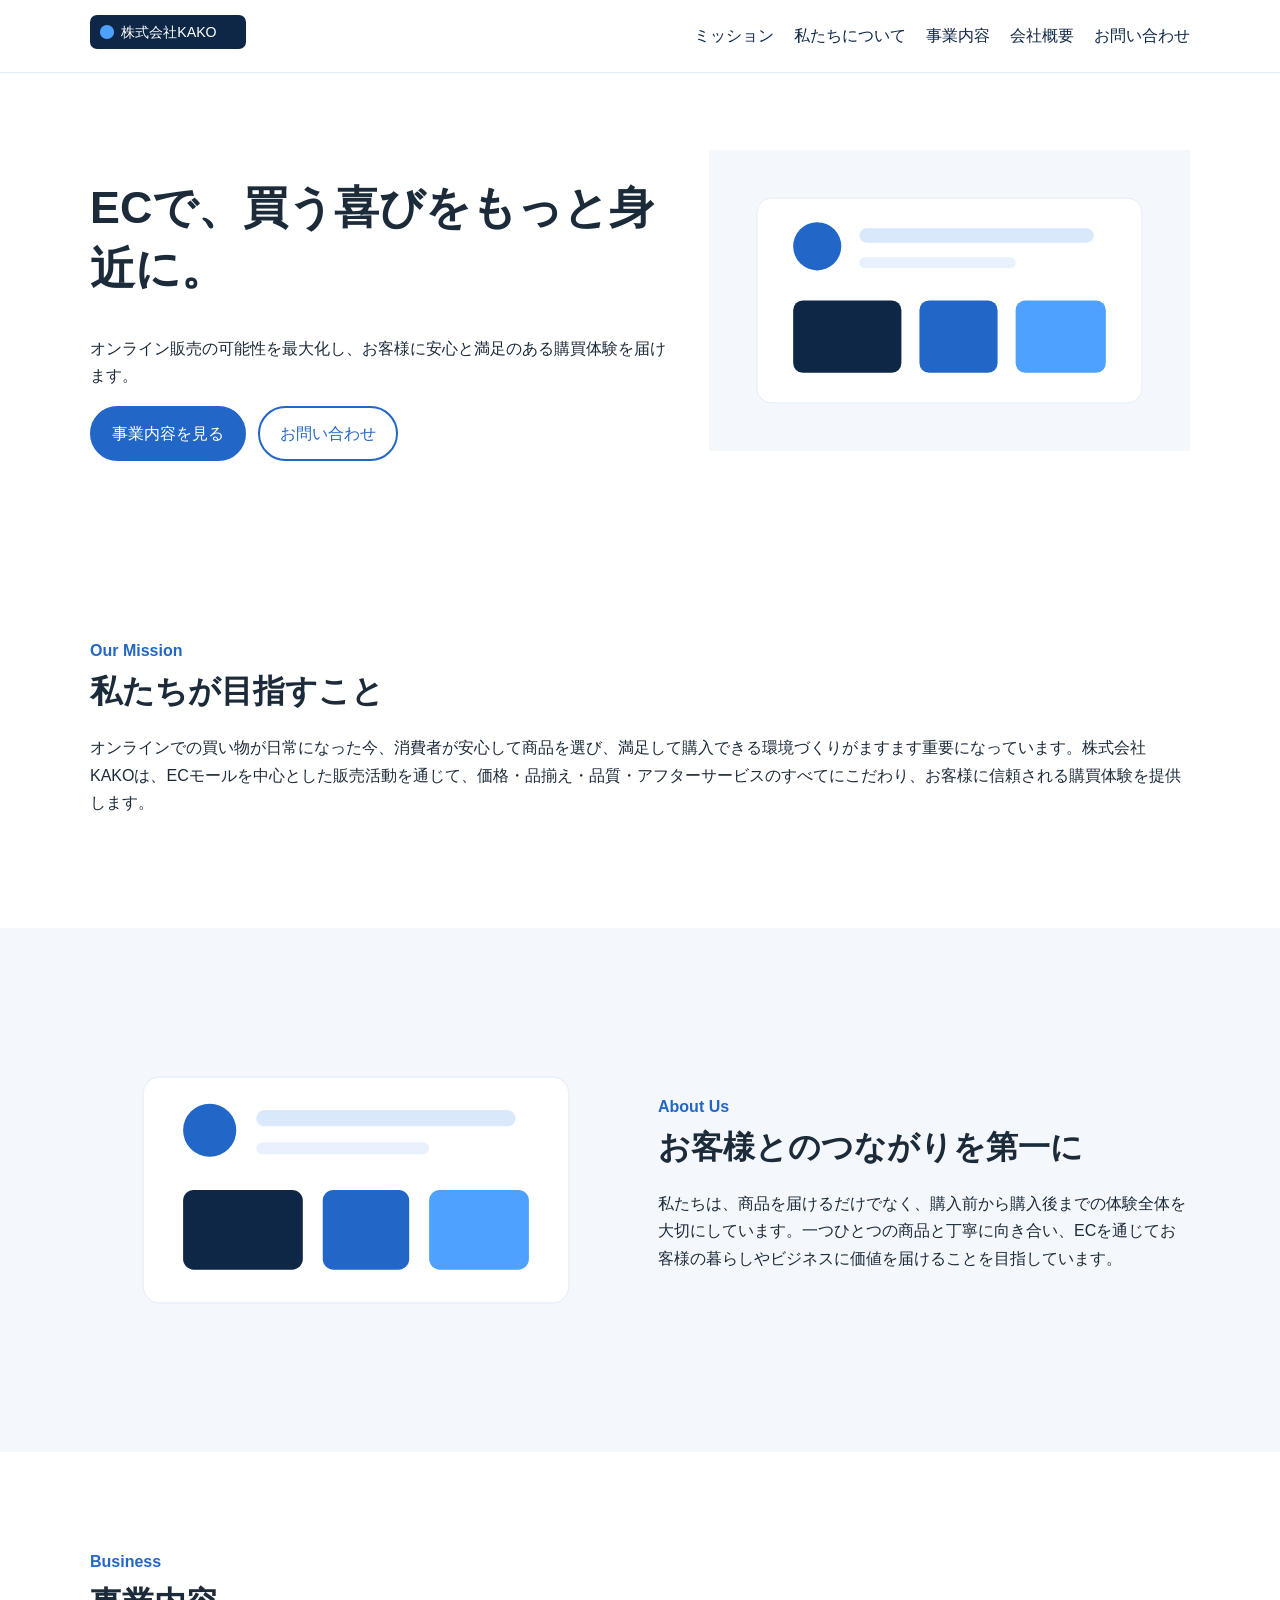
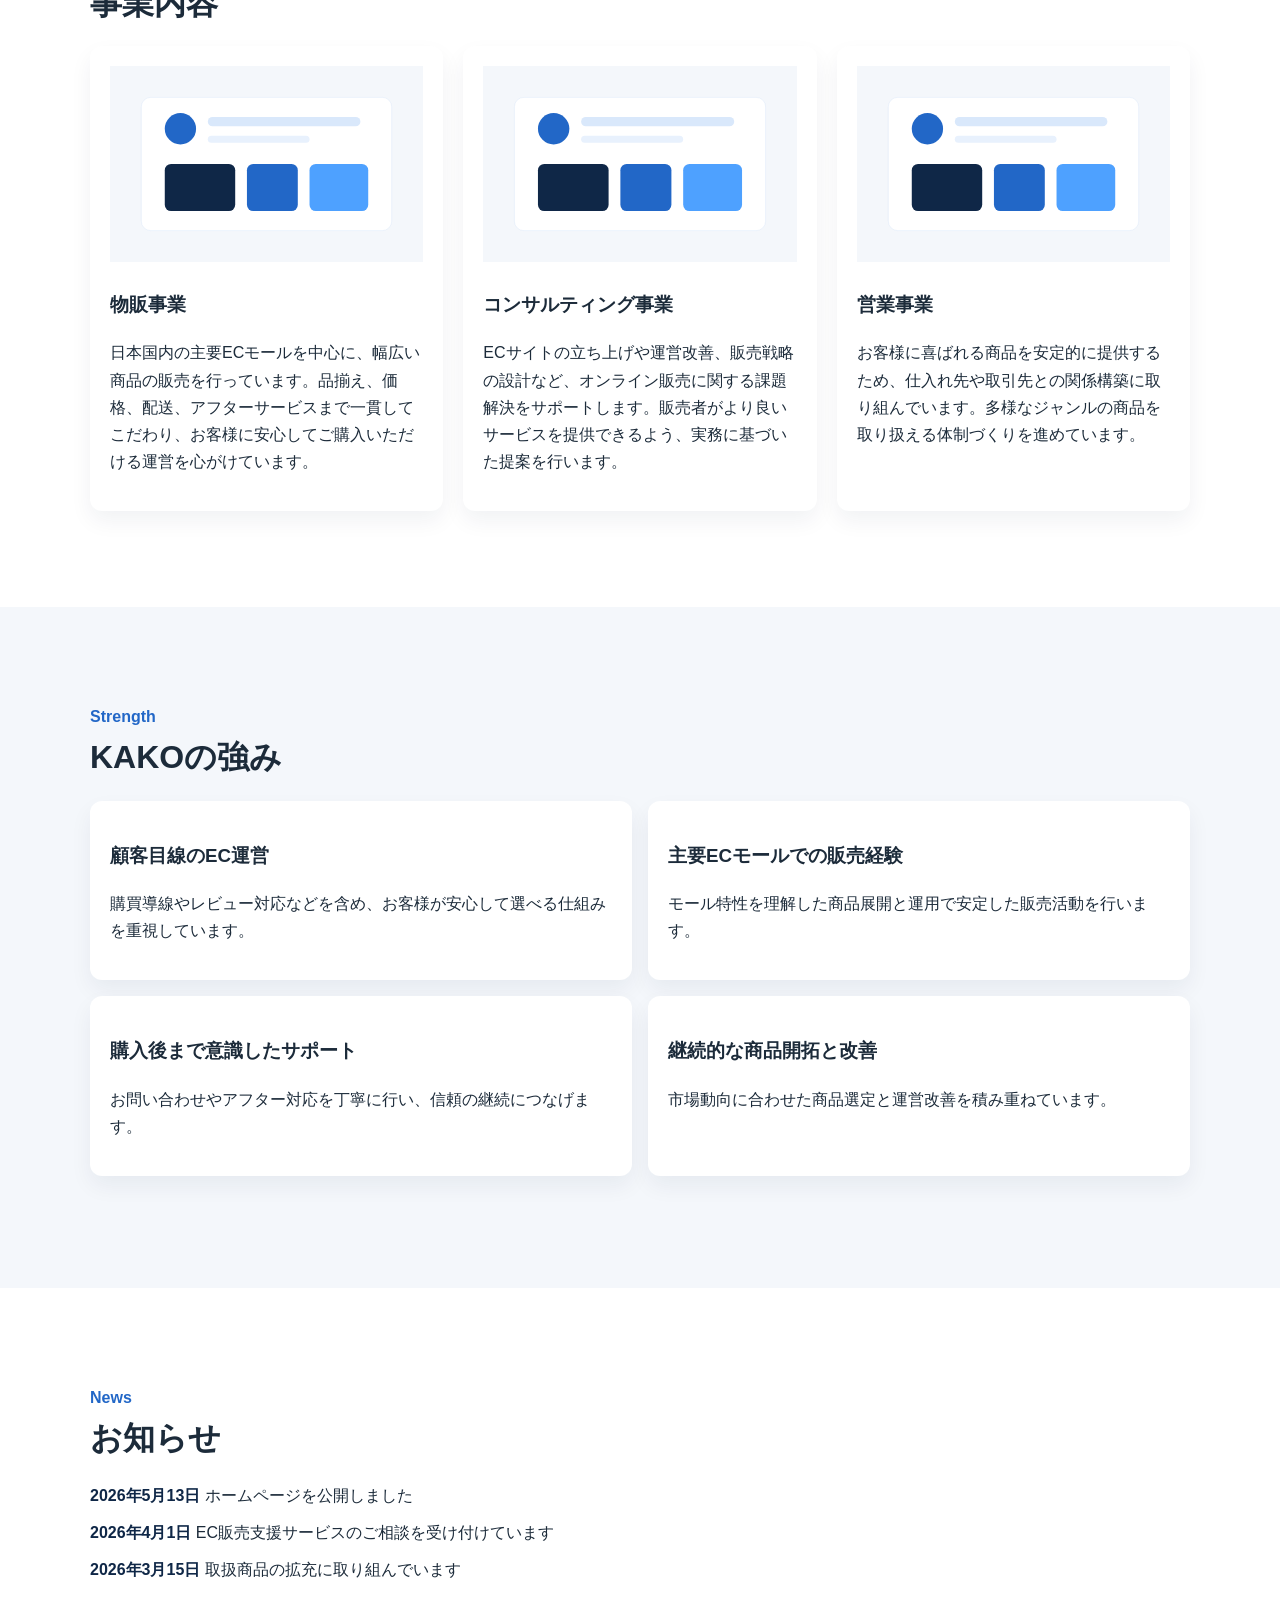
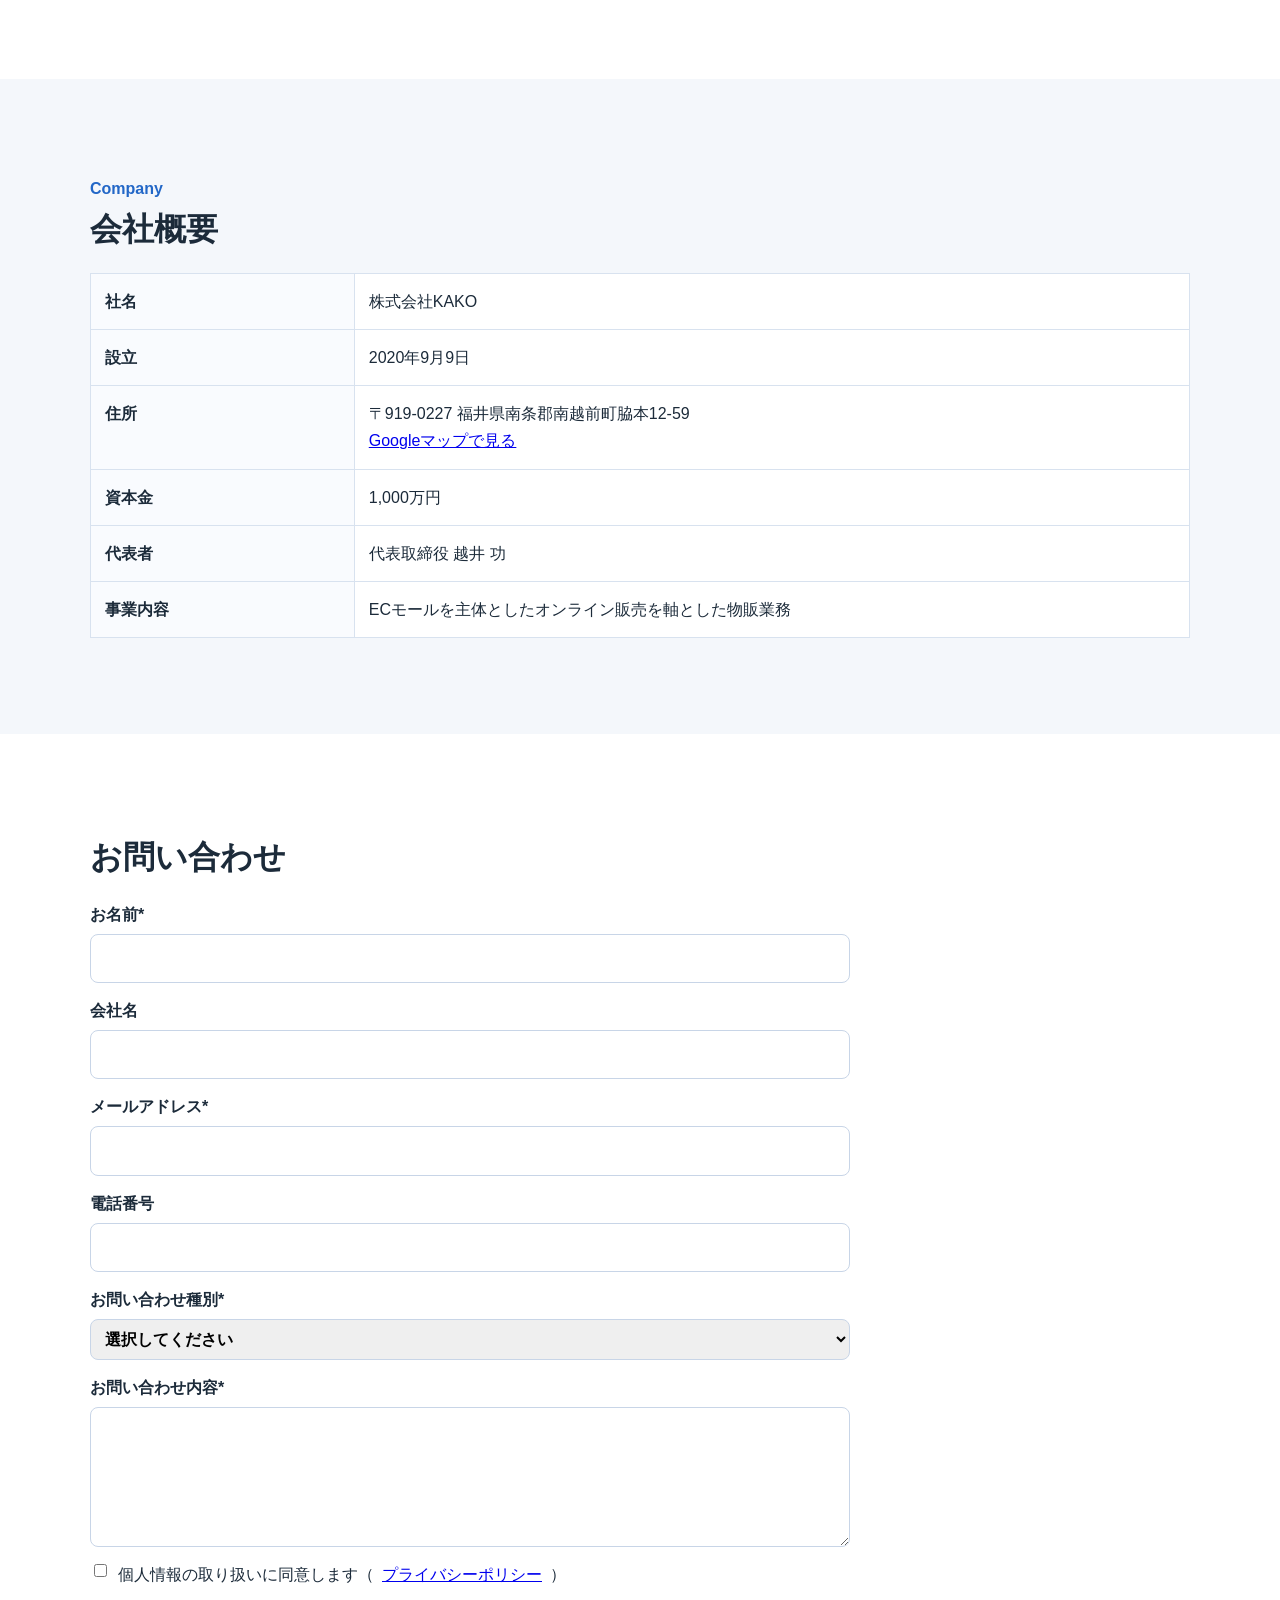
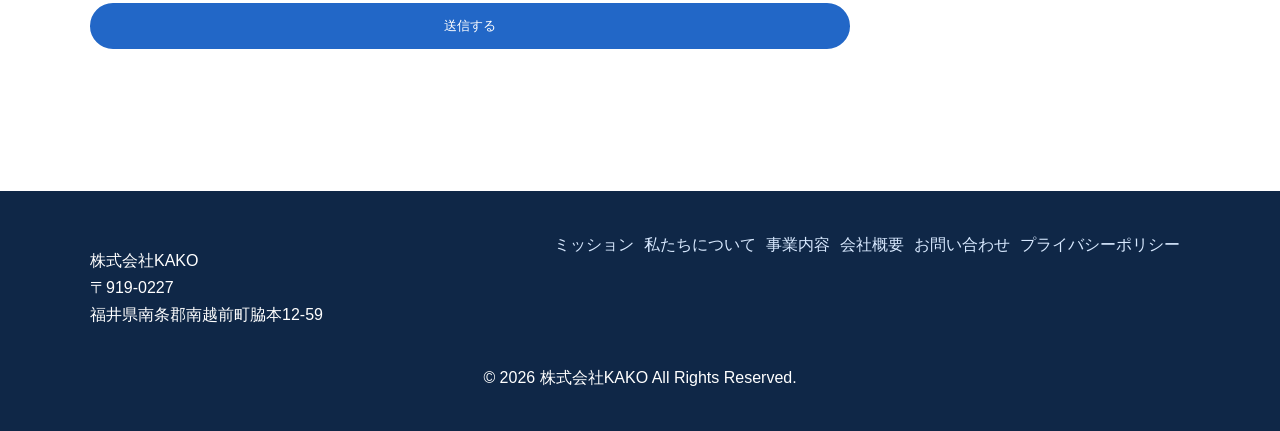
==== commit 55577ba9: "Create complete Xserver-ready corporate site for KAKO" ====
--- a/index.html
+++ b/index.html
@@ -1,159 +1,39 @@
 <!DOCTYPE html>
 <html lang="ja">
-  <head>
-    <meta charset="UTF-8" />
-    <meta name="viewport" content="width=device-width, initial-scale=1.0" />
-    <title>Hoshi Market | フィギュア・ぬいぐるみ・コレクション通販</title>
-    <meta
-      name="description"
-      content="人気フィギュア・ぬいぐるみ・限定コレクティブルを全国へお届け。新作やランキング、再入荷情報を毎日更新。"
-    />
-    <link rel="stylesheet" href="./css/style.css" />
-  </head>
-  <body>
-    <header class="site-header" id="top">
-      <div class="container topbar">
-        <a class="logo" href="#top">Hoshi Market</a>
-        <form class="search-form" role="search">
-          <input type="search" placeholder="商品名・作品名で検索" aria-label="商品検索" />
-          <button type="submit">検索</button>
-        </form>
-        <button class="cart-btn" aria-label="カートを見る">🛒<span>カート</span></button>
-      </div>
-      <div class="nav-wrap">
-        <div class="container nav-inner">
-          <button class="hamburger" aria-label="メニューを開く" aria-expanded="false">☰</button>
-          <nav class="main-nav" id="mainNav">
-            <a href="#top">Home</a>
-            <a href="#categories">Categories</a>
-            <a href="#new">New</a>
-            <a href="#ranking">Ranking</a>
-            <a href="#contact">Contact</a>
-          </nav>
-        </div>
-      </div>
-    </header>
-
-    <main>
-      <section class="hero">
-        <div class="hero-slider" id="heroSlider">
-          <article class="slide active" style="background-image: linear-gradient(120deg, rgba(0, 123, 255, 0.75), rgba(0, 0, 0, 0.35)), url('./images/hero-1.svg');">
-            <div class="container hero-content">
-              <p class="hero-tag">新作入荷</p>
-              <h1>推しと暮らす、毎日にときめきを。</h1>
-              <p>人気シリーズのフィギュア・ぬいぐるみを厳選。限定アイテムも続々登場。</p>
-              <a class="btn cta" href="#products">今すぐチェック</a>
-            </div>
-          </article>
-          <article class="slide" style="background-image: linear-gradient(120deg, rgba(255, 102, 0, 0.72), rgba(0, 0, 0, 0.35)), url('./images/hero-2.svg');">
-            <div class="container hero-content">
-              <p class="hero-tag">限定コレクション</p>
-              <h2>週末限定セール 最大20%OFF</h2>
-              <p>在庫限りのスペシャルプライス。お目当ての商品はお早めに。</p>
-              <a class="btn cta" href="#ranking">ランキングを見る</a>
-            </div>
-          </article>
-          <article class="slide" style="background-image: linear-gradient(120deg, rgba(0, 123, 255, 0.65), rgba(0, 0, 0, 0.45)), url('./images/hero-3.svg');">
-            <div class="container hero-content">
-              <p class="hero-tag">送料無料キャンペーン</p>
-              <h2>5,000円以上で全国送料無料</h2>
-              <p>平日15時までのご注文で即日発送。安心の正規品保証付きです。</p>
-              <a class="btn cta" href="#trust">安心ポイントへ</a>
-            </div>
-          </article>
-        </div>
-      </section>
-
-      <section class="section container reveal" id="categories">
-        <h2>カテゴリー</h2>
-        <div class="category-grid">
-          <a href="#products" class="category-card">🎎<span>スケールフィギュア</span></a>
-          <a href="#products" class="category-card">🧸<span>ぬいぐるみ</span></a>
-          <a href="#products" class="category-card">🧍<span>可動フィギュア</span></a>
-          <a href="#products" class="category-card">🎁<span>限定BOX</span></a>
-          <a href="#products" class="category-card">🔑<span>キーホルダー</span></a>
-          <a href="#products" class="category-card">🎨<span>アクリルスタンド</span></a>
-          <a href="#products" class="category-card">📚<span>公式グッズ</span></a>
-          <a href="#products" class="category-card">⭐<span>予約商品</span></a>
-        </div>
-      </section>
-
-      <section class="section container reveal" id="products">
-        <div class="section-head">
-          <h2>おすすめ商品</h2>
-          <a href="#" class="text-link">もっと見る</a>
-        </div>
-        <div class="product-grid">
-          <article class="product-card"><img src="./images/product-1.svg" alt="月詠ミナ 1/7 スケールフィギュア"/><h3>月詠ミナ 1/7 スケールフィギュア</h3><p class="price">¥14,800</p><button>カートに追加</button></article>
-          <article class="product-card"><img src="./images/product-2.svg" alt="ちびドラ もちもちぬいぐるみ"/><h3>ちびドラ もちもちぬいぐるみ</h3><p class="price">¥3,980</p><button>カートに追加</button></article>
-          <article class="product-card"><img src="./images/product-3.svg" alt="蒼天レン 可動アクションモデル"/><h3>蒼天レン 可動アクションモデル</h3><p class="price">¥8,400</p><button>カートに追加</button></article>
-          <article class="product-card"><img src="./images/product-4.svg" alt="星巡り学園 限定コレクターズBOX"/><h3>星巡り学園 限定コレクターズBOX</h3><p class="price">¥12,500</p><button>カートに追加</button></article>
-          <article class="product-card"><img src="./images/product-5.svg" alt="ネオ侍シリーズ ミニフィギュアセット"/><h3>ネオ侍シリーズ ミニフィギュアセット</h3><p class="price">¥6,200</p><button>カートに追加</button></article>
-          <article class="product-card"><img src="./images/product-6.svg" alt="ふわもこユニ ぬいぐるみL"/><h3>ふわもこユニ ぬいぐるみL</h3><p class="price">¥5,600</p><button>カートに追加</button></article>
-          <article class="product-card"><img src="./images/product-7.svg" alt="アストラ隊 アクリルスタンド第2弾"/><h3>アストラ隊 アクリルスタンド第2弾</h3><p class="price">¥1,650</p><button>カートに追加</button></article>
-          <article class="product-card"><img src="./images/product-8.svg" alt="幻影騎士団 メタルキーホルダー"/><h3>幻影騎士団 メタルキーホルダー</h3><p class="price">¥1,200</p><button>カートに追加</button></article>
-          <article class="product-card"><img src="./images/product-9.svg" alt="神楽サラ 1/8 プレミアムフィギュア"/><h3>神楽サラ 1/8 プレミアムフィギュア</h3><p class="price">¥16,900</p><button>カートに追加</button></article>
-          <article class="product-card"><img src="./images/product-10.svg" alt="ピコパルズ おすわりぬいセット"/><h3>ピコパルズ おすわりぬいセット</h3><p class="price">¥4,250</p><button>カートに追加</button></article>
-          <article class="product-card"><img src="./images/product-11.svg" alt="夜明けの魔導書 公式グッズパック"/><h3>夜明けの魔導書 公式グッズパック</h3><p class="price">¥7,500</p><button>カートに追加</button></article>
-          <article class="product-card"><img src="./images/product-12.svg" alt="流星バンド メモリアルフィギュア"/><h3>流星バンド メモリアルフィギュア</h3><p class="price">¥9,980</p><button>カートに追加</button></article>
-        </div>
-      </section>
-
-      <section class="section container reveal" id="ranking">
-        <h2>週間ランキング TOP5</h2>
-        <ol class="ranking-list">
-          <li class="rank first"><span class="badge">1</span><strong>神楽サラ 1/8 プレミアムフィギュア</strong><em>¥16,900</em></li>
-          <li><span class="badge">2</span><strong>月詠ミナ 1/7 スケールフィギュア</strong><em>¥14,800</em></li>
-          <li><span class="badge">3</span><strong>星巡り学園 限定コレクターズBOX</strong><em>¥12,500</em></li>
-          <li><span class="badge">4</span><strong>蒼天レン 可動アクションモデル</strong><em>¥8,400</em></li>
-          <li><span class="badge">5</span><strong>ふわもこユニ ぬいぐるみL</strong><em>¥5,600</em></li>
-        </ol>
-      </section>
-
-      <section class="section container reveal" id="new">
-        <h2>新着アイテム</h2>
-        <div class="new-slider" id="newSlider">
-          <article class="new-item"><img src="./images/new-1.svg" alt="限定アクスタ"/><p>限定アクスタ「桜夜」</p></article>
-          <article class="new-item"><img src="./images/new-2.svg" alt="クッション"/><p>まるっとクッション「ピコ」</p></article>
-          <article class="new-item"><img src="./images/new-3.svg" alt="トレカケース"/><p>メタル調トレカケース</p></article>
-          <article class="new-item"><img src="./images/new-4.svg" alt="小物入れ"/><p>コレクション小物ボックス</p></article>
-        </div>
-      </section>
-
-      <section class="section trust reveal" id="trust">
-        <div class="container trust-grid">
-          <article>🚚<h3>送料無料</h3><p>5,000円以上のお買い上げで全国送料無料。</p></article>
-          <article>⚡<h3>即日発送</h3><p>平日15時までのご注文は当日出荷。</p></article>
-          <article>✅<h3>正規品保証</h3><p>公式ルート仕入れのみを取り扱っています。</p></article>
-          <article>💬<h3>安心サポート</h3><p>ご購入前後のご相談を日本語で丁寧に対応。</p></article>
-        </div>
-      </section>
-
-      <section class="section container reveal" id="news">
-        <h2>お知らせ</h2>
-        <ul class="news-list">
-          <li><time datetime="2026-05-03">2026.05.03</time> ゴールデンウィーク期間の配送スケジュールを更新しました。</li>
-          <li><time datetime="2026-04-25">2026.04.25</time> 「神楽サラ 1/8 プレミアムフィギュア」再入荷予約を開始しました。</li>
-          <li><time datetime="2026-04-18">2026.04.18</time> 新規会員登録で500円OFFクーポン配布中です。</li>
-        </ul>
-      </section>
-    </main>
-
-    <footer class="site-footer" id="contact">
-      <div class="container footer-grid">
-        <div>
-          <h3>Hoshi Market</h3>
-          <p>〒150-0001 東京都渋谷区神宮前1-2-3 ダミービル5F</p>
-          <p>TEL: 03-1234-5678 / 営業時間: 10:00〜18:00</p>
-        </div>
-        <nav>
-          <a href="#">利用規約</a>
-          <a href="#">プライバシーポリシー</a>
-          <a href="#">お問い合わせ</a>
-        </nav>
-      </div>
-    </footer>
-
-    <script src="./js/script.js"></script>
-  </body>
-</html>
+<head>
+  <meta charset="UTF-8">
+  <meta name="viewport" content="width=device-width, initial-scale=1.0">
+  <title>株式会社KAKO | ECで買う喜びを届ける</title>
+  <meta name="description" content="株式会社KAKOは、ECモールを主体としたオンライン販売を軸に、物販事業・コンサルティング事業・営業事業を展開しています。お客様に安心と満足の購買体験を提供します。">
+  <meta property="og:title" content="株式会社KAKO | ECで買う喜びを届ける">
+  <meta property="og:description" content="株式会社KAKOは、ECモールを主体としたオンライン販売を軸に、物販事業・コンサルティング事業・営業事業を展開しています。お客様に安心と満足の購買体験を提供します。">
+  <meta property="og:type" content="website">
+  <meta property="og:url" content="https://kako-ec.jp/">
+  <meta property="og:image" content="https://kako-ec.jp/assets/img/ogp.svg">
+  <link rel="icon" href="/assets/img/favicon.svg" type="image/svg+xml">
+  <link rel="stylesheet" href="assets/css/style.css">
+</head>
+<body>
+<header class="site-header" id="top">
+  <div class="container header-inner">
+    <a class="logo" href="#top"><img src="assets/img/logo.svg" alt="株式会社KAKO ロゴ"></a>
+    <button class="menu-toggle" aria-expanded="false" aria-controls="global-nav" aria-label="メニューを開閉">☰</button>
+    <nav id="global-nav" class="nav" aria-label="グローバルナビゲーション">
+      <a href="#mission">ミッション</a><a href="#about">私たちについて</a><a href="#business">事業内容</a><a href="#company">会社概要</a><a href="#contact">お問い合わせ</a>
+    </nav>
+  </div>
+</header>
+<main>
+<section class="hero"><div class="container hero-grid"><div><h1>ECで、買う喜びをもっと身近に。</h1><p>オンライン販売の可能性を最大化し、お客様に安心と満足のある購買体験を届けます。</p><div class="cta"><a class="btn" href="#business">事業内容を見る</a><a class="btn btn-outline" href="#contact">お問い合わせ</a></div></div><img src="assets/img/hero-ec.svg" alt="ECサイトと配送をイメージしたイラスト"></div></section>
+<section id="mission" class="section"><div class="container"><p class="eyebrow">Our Mission</p><h2>私たちが目指すこと</h2><p>オンラインでの買い物が日常になった今、消費者が安心して商品を選び、満足して購入できる環境づくりがますます重要になっています。株式会社KAKOは、ECモールを中心とした販売活動を通じて、価格・品揃え・品質・アフターサービスのすべてにこだわり、お客様に信頼される購買体験を提供します。</p></div></section>
+<section id="about" class="section alt"><div class="container two-col"><img src="assets/img/about.svg" alt="ECを通じたつながりとサポートのイラスト"><div><p class="eyebrow">About Us</p><h2>お客様とのつながりを第一に</h2><p>私たちは、商品を届けるだけでなく、購入前から購入後までの体験全体を大切にしています。一つひとつの商品と丁寧に向き合い、ECを通じてお客様の暮らしやビジネスに価値を届けることを目指しています。</p></div></div></section>
+<section id="business" class="section"><div class="container"><p class="eyebrow">Business</p><h2>事業内容</h2><div class="cards"><article class="card"><img src="assets/img/business-sales.svg" alt="物販事業のイメージ"><h3>物販事業</h3><p>日本国内の主要ECモールを中心に、幅広い商品の販売を行っています。品揃え、価格、配送、アフターサービスまで一貫してこだわり、お客様に安心してご購入いただける運営を心がけています。</p></article><article class="card"><img src="assets/img/business-consulting.svg" alt="コンサルティング事業のイメージ"><h3>コンサルティング事業</h3><p>ECサイトの立ち上げや運営改善、販売戦略の設計など、オンライン販売に関する課題解決をサポートします。販売者がより良いサービスを提供できるよう、実務に基づいた提案を行います。</p></article><article class="card"><img src="assets/img/business-operation.svg" alt="営業事業のイメージ"><h3>営業事業</h3><p>お客様に喜ばれる商品を安定的に提供するため、仕入れ先や取引先との関係構築に取り組んでいます。多様なジャンルの商品を取り扱える体制づくりを進めています。</p></article></div></div></section>
+<section class="section alt"><div class="container"><p class="eyebrow">Strength</p><h2>KAKOの強み</h2><ul class="strengths"><li><h3>顧客目線のEC運営</h3><p>購買導線やレビュー対応などを含め、お客様が安心して選べる仕組みを重視しています。</p></li><li><h3>主要ECモールでの販売経験</h3><p>モール特性を理解した商品展開と運用で安定した販売活動を行います。</p></li><li><h3>購入後まで意識したサポート</h3><p>お問い合わせやアフター対応を丁寧に行い、信頼の継続につなげます。</p></li><li><h3>継続的な商品開拓と改善</h3><p>市場動向に合わせた商品選定と運営改善を積み重ねています。</p></li></ul></div></section>
+<section class="section"><div class="container"><p class="eyebrow">News</p><h2>お知らせ</h2><ul class="news"><li><time datetime="2026-05-13">2026年5月13日</time> ホームページを公開しました</li><li><time datetime="2026-04-01">2026年4月1日</time> EC販売支援サービスのご相談を受け付けています</li><li><time datetime="2026-03-15">2026年3月15日</time> 取扱商品の拡充に取り組んでいます</li></ul></div></section>
+<section id="company" class="section alt"><div class="container"><p class="eyebrow">Company</p><h2>会社概要</h2><table class="company-table"><tr><th>社名</th><td>株式会社KAKO</td></tr><tr><th>設立</th><td>2020年9月9日</td></tr><tr><th>住所</th><td>〒919-0227 福井県南条郡南越前町脇本12-59<br><a href="https://maps.google.com/?q=%E7%A6%8F%E4%BA%95%E7%9C%8C%E5%8D%97%E6%9D%A1%E9%83%A1%E5%8D%97%E8%B6%8A%E5%89%8D%E7%94%BA%E8%84%87%E6%9C%AC12-59" target="_blank" rel="noopener">Googleマップで見る</a></td></tr><tr><th>資本金</th><td>1,000万円</td></tr><tr><th>代表者</th><td>代表取締役 越井 功</td></tr><tr><th>事業内容</th><td>ECモールを主体としたオンライン販売を軸とした物販業務</td></tr></table></div></section>
+<section id="contact" class="section"><div class="container"><h2>お問い合わせ</h2><form id="contact-form" action="contact.php" method="post" novalidate><div class="honeypot" aria-hidden="true"><label>Webサイト<input type="text" name="website" tabindex="-1" autocomplete="off"></label></div><label>お名前*<input type="text" name="name" required></label><label>会社名<input type="text" name="company"></label><label>メールアドレス*<input type="email" name="email" required></label><label>電話番号<input type="tel" name="phone"></label><label>お問い合わせ種別*<select name="type" required><option value="">選択してください</option><option>物販事業について</option><option>コンサルティングについて</option><option>営業について</option><option>その他</option></select></label><label>お問い合わせ内容*<textarea name="message" required></textarea></label><label class="consent"><input type="checkbox" name="consent" required> 個人情報の取り扱いに同意します（<a href="privacy.html">プライバシーポリシー</a>）</label><button class="btn" type="submit">送信する</button><p class="form-note" id="form-message" aria-live="polite"></p></form></div></section>
+</main>
+<footer class="site-footer"><div class="container footer-grid"><div><p>株式会社KAKO<br>〒919-0227<br>福井県南条郡南越前町脇本12-59</p></div><nav aria-label="フッターナビ"><a href="#mission">ミッション</a><a href="#about">私たちについて</a><a href="#business">事業内容</a><a href="#company">会社概要</a><a href="#contact">お問い合わせ</a><a href="privacy.html">プライバシーポリシー</a></nav></div><p class="copyright">© 2026 株式会社KAKO All Rights Reserved.</p></footer>
+<button class="to-top" aria-label="ページトップへ戻る">↑</button>
+<script src="assets/js/main.js"></script>
+</body></html>
--- a/assets/css/style.css
+++ b/assets/css/style.css
@@ -0,0 +1,12 @@
+:root{--navy:#0f2747;--blue:#2267c7;--light:#f4f7fb;--text:#1c2b3a;--space:clamp(16px,3vw,32px);--radius:12px}
+*{box-sizing:border-box}html{scroll-behavior:smooth}body{margin:0;font-family:"Hiragino Kaku Gothic ProN","Yu Gothic",sans-serif;color:var(--text);line-height:1.7;background:#fff}.container{width:min(1100px,92%);margin:auto}img{max-width:100%;height:auto}.section{padding:80px 0}.alt{background:var(--light)}
+.site-header{position:fixed;top:0;width:100%;z-index:20;background:rgba(255,255,255,.9);backdrop-filter:blur(6px);border-bottom:1px solid #e3ebf4}.site-header.scrolled{box-shadow:0 4px 20px rgba(15,39,71,.08)}.header-inner{display:flex;align-items:center;justify-content:space-between;min-height:72px}.logo img{height:34px}.nav{display:flex;gap:20px}.nav a,.site-footer a{color:var(--navy);text-decoration:none}.nav a:hover,.nav a:focus,.site-footer a:hover,.site-footer a:focus{color:var(--blue)}
+.menu-toggle{display:none;border:0;background:transparent;font-size:1.6rem}
+.hero{padding:130px 0 80px}.hero-grid{display:grid;grid-template-columns:1.1fr .9fr;gap:32px;align-items:center}h1{font-size:clamp(1.8rem,4vw,2.8rem);line-height:1.35}h2{font-size:clamp(1.4rem,2.6vw,2rem);margin:0 0 16px}.eyebrow{color:var(--blue);font-weight:700;margin:0}.btn{display:inline-block;background:var(--blue);color:#fff;padding:12px 20px;border-radius:999px;text-decoration:none;border:2px solid var(--blue)}.btn-outline{background:#fff;color:var(--blue)}.btn:hover,.btn:focus{opacity:.9}.cta{display:flex;gap:12px;flex-wrap:wrap}
+.two-col{display:grid;grid-template-columns:1fr 1fr;gap:36px;align-items:center}.cards{display:grid;grid-template-columns:repeat(3,1fr);gap:20px}.card,.strengths li{background:#fff;padding:20px;border-radius:var(--radius);box-shadow:0 10px 22px rgba(15,39,71,.06)}.strengths{display:grid;grid-template-columns:repeat(2,1fr);gap:16px;list-style:none;padding:0}.news{list-style:none;padding:0;margin:0;display:grid;gap:10px}.news time{font-weight:700;color:var(--navy)}
+.company-table{width:100%;border-collapse:collapse;background:#fff}.company-table th,.company-table td{border:1px solid #d8e2ef;padding:14px;vertical-align:top}.company-table th{width:24%;background:#f9fbfe;text-align:left}
+form{display:grid;gap:14px;max-width:760px}label{display:grid;gap:6px;font-weight:600}input,select,textarea{padding:10px;border:1px solid #c8d5e7;border-radius:8px;font:inherit}textarea{min-height:140px}.consent{display:flex;align-items:flex-start;gap:8px;font-weight:400}.honeypot{position:absolute;left:-9999px}
+.site-footer{padding:40px 0;background:var(--navy);color:#fff}.footer-grid{display:flex;justify-content:space-between;gap:20px}.site-footer a{color:#d8e9ff;margin-right:10px}.copyright{text-align:center;margin:20px 0 0}
+.to-top{position:fixed;right:16px;bottom:16px;border:0;background:var(--blue);color:#fff;width:42px;height:42px;border-radius:50%;display:none}.to-top.show{display:block}
+@media (max-width:768px){.menu-toggle{display:block}.nav{display:none;position:absolute;top:72px;left:0;right:0;background:#fff;padding:16px;flex-direction:column;border-bottom:1px solid #e3ebf4}.nav.open{display:flex}.hero-grid,.two-col,.cards,.strengths{grid-template-columns:1fr}.section{padding:64px 0}.company-table th{width:34%}}
+@media (min-width:1024px){.section{padding:96px 0}.hero{padding-top:140px}}
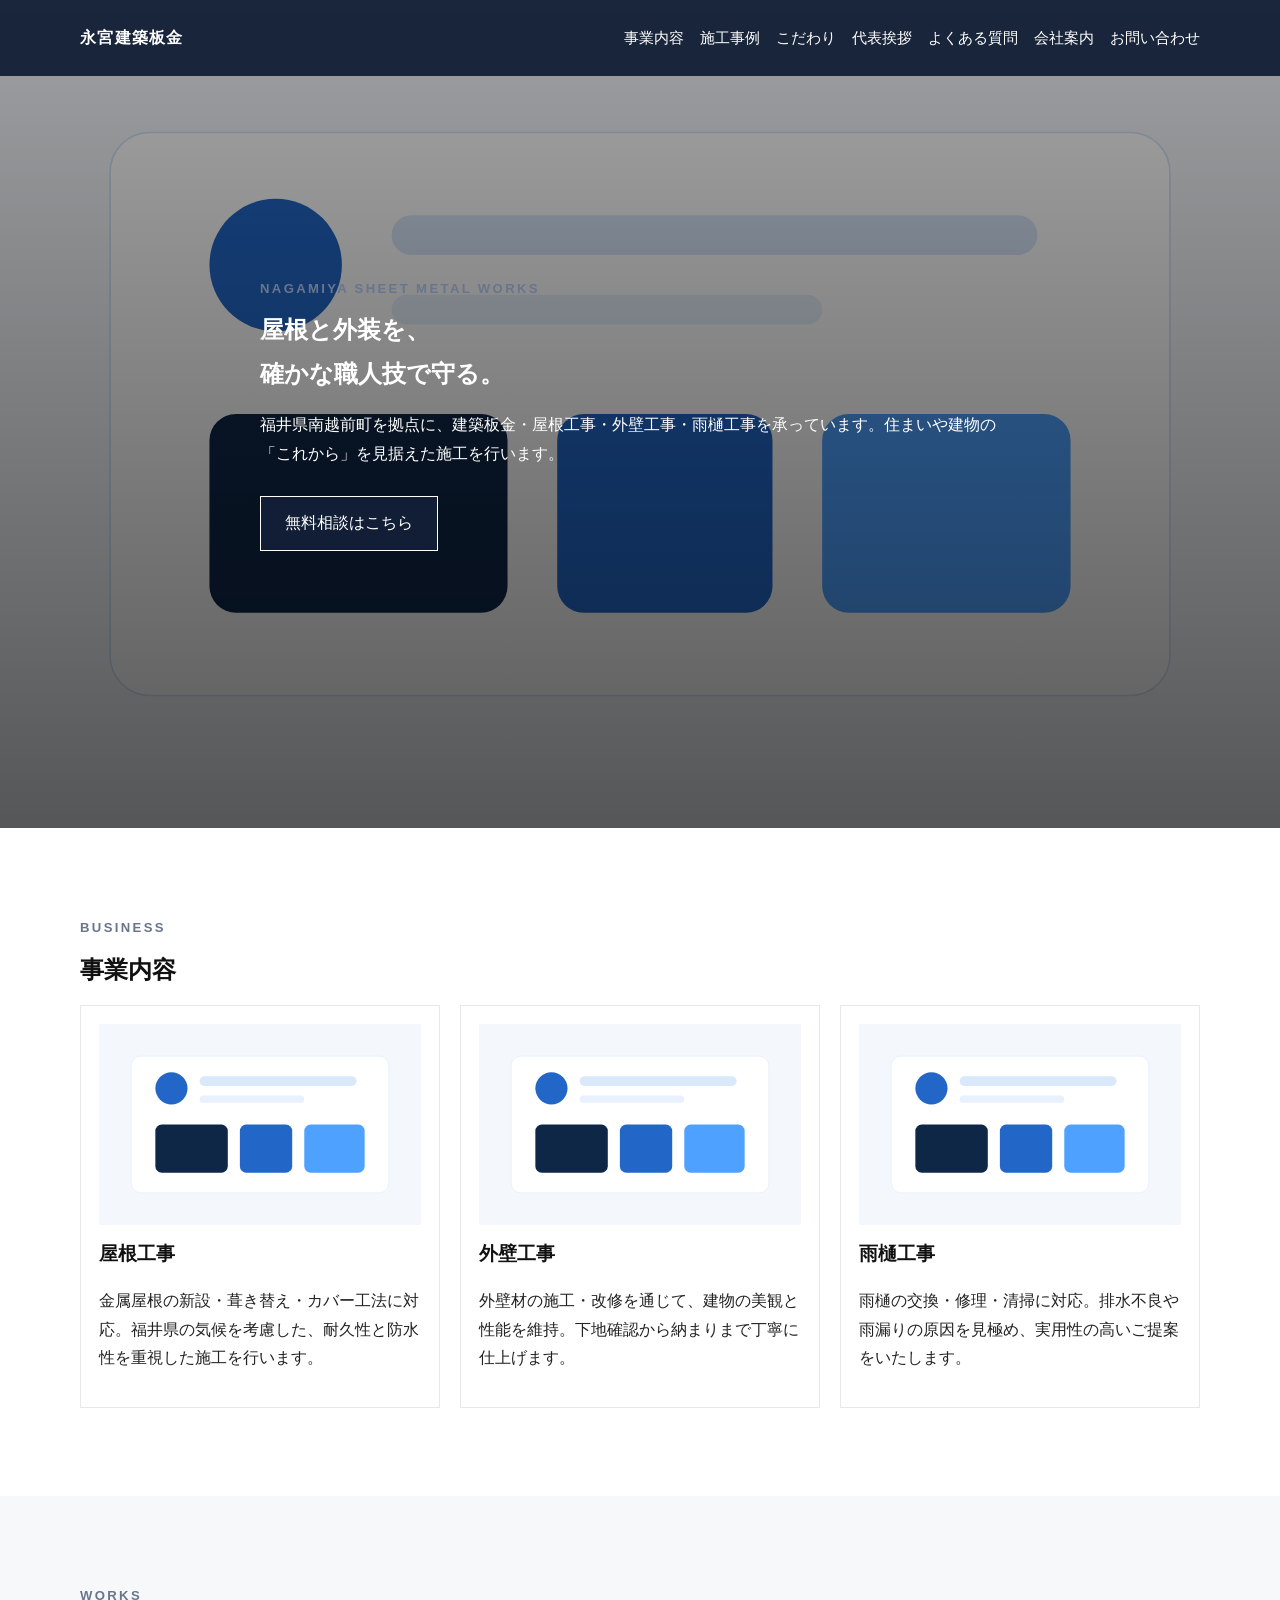
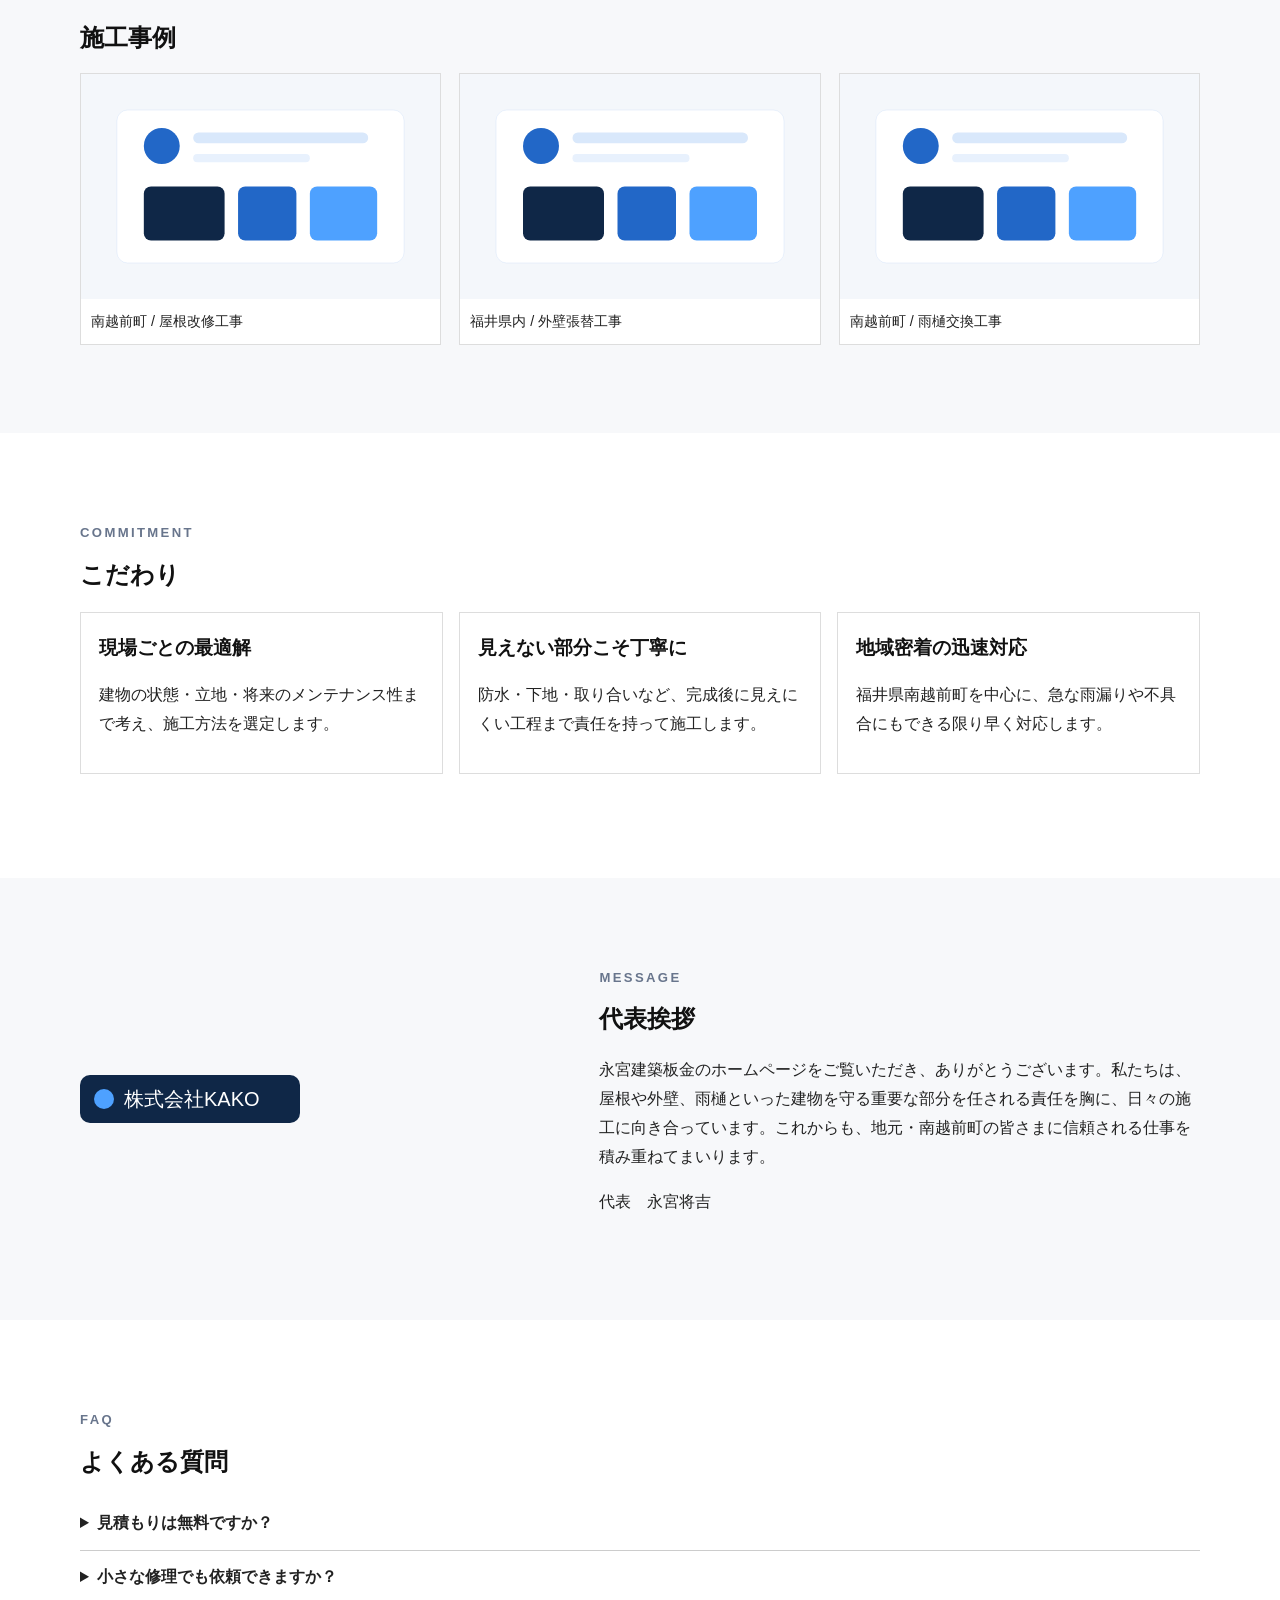
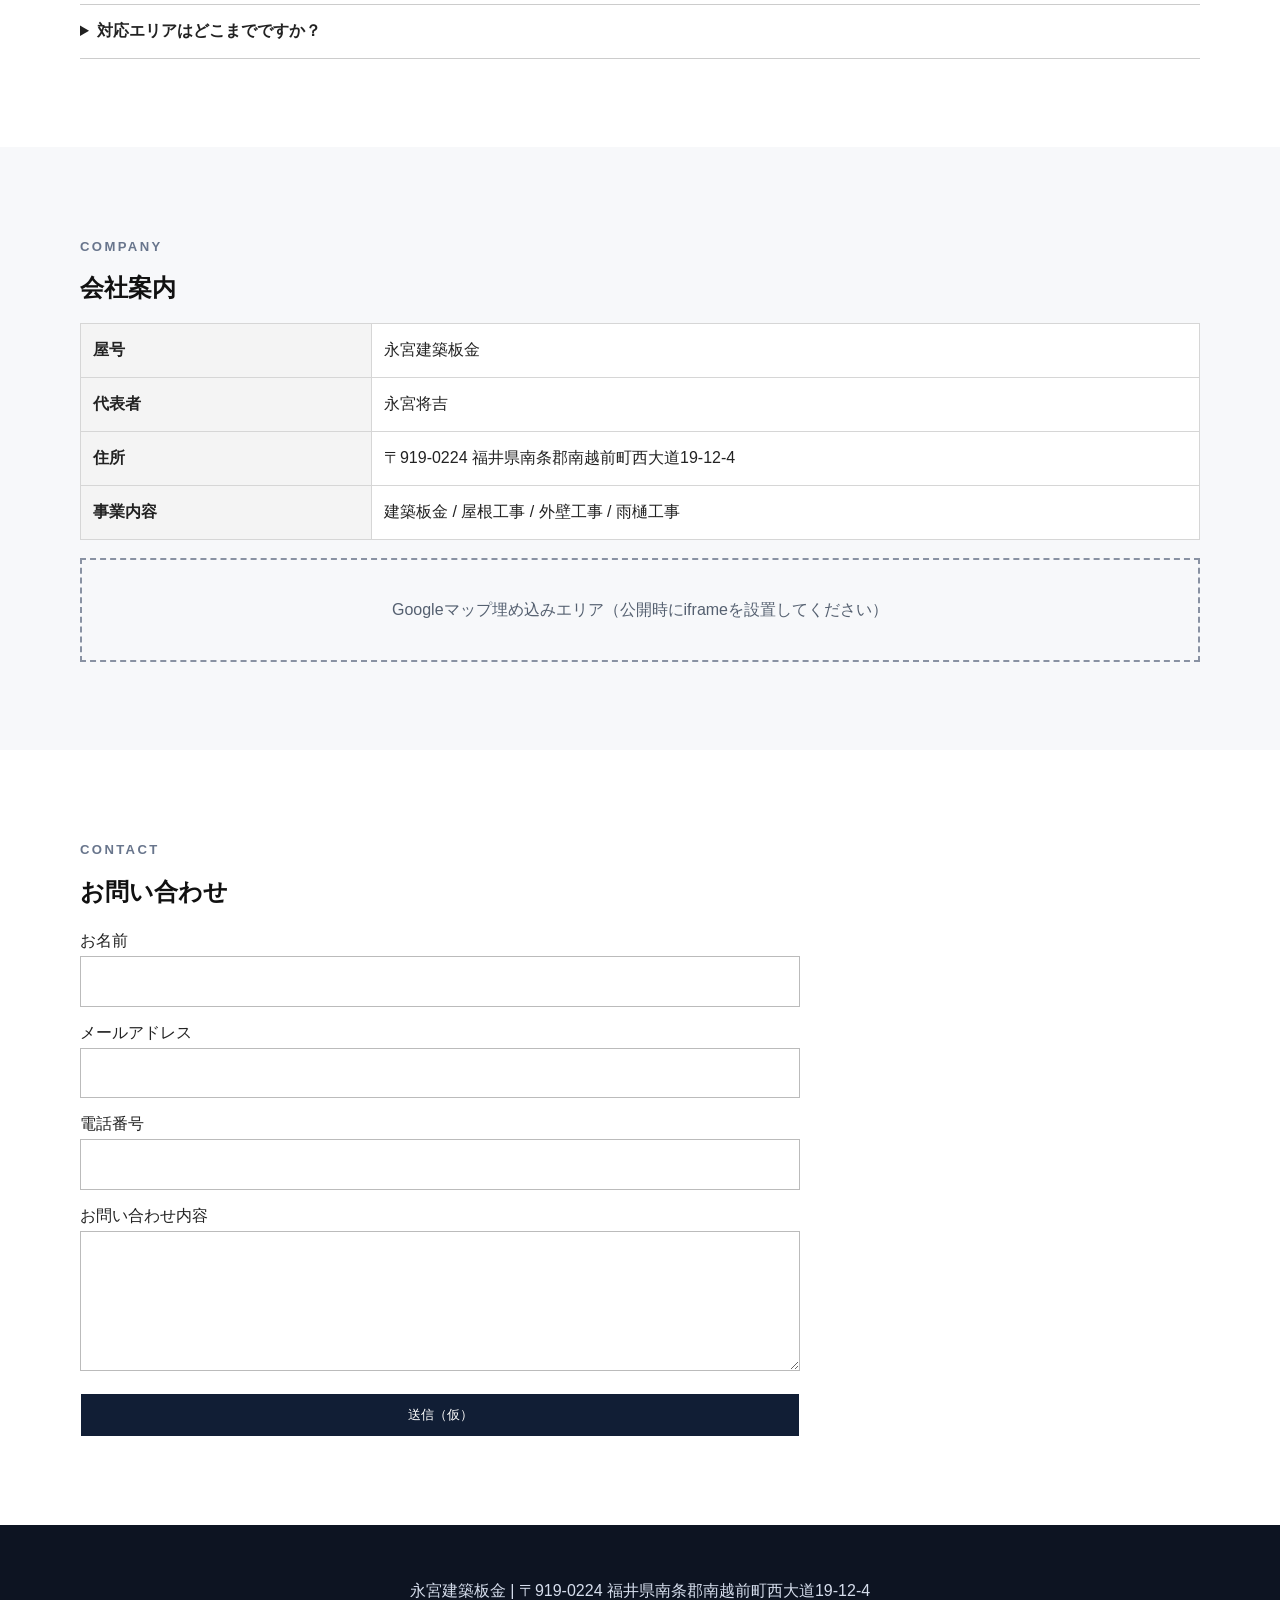
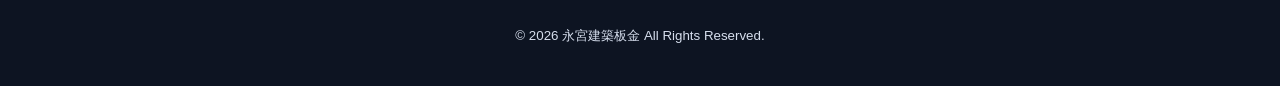
==== commit 64350cc0: "建築板金会社向け静的コーポレートサイトへ刷新" ====
--- a/index.html
+++ b/index.html
@@ -3,37 +3,126 @@
 <head>
   <meta charset="UTF-8">
   <meta name="viewport" content="width=device-width, initial-scale=1.0">
-  <title>株式会社KAKO | ECで買う喜びを届ける</title>
-  <meta name="description" content="株式会社KAKOは、ECモールを主体としたオンライン販売を軸に、物販事業・コンサルティング事業・営業事業を展開しています。お客様に安心と満足の購買体験を提供します。">
-  <meta property="og:title" content="株式会社KAKO | ECで買う喜びを届ける">
-  <meta property="og:description" content="株式会社KAKOは、ECモールを主体としたオンライン販売を軸に、物販事業・コンサルティング事業・営業事業を展開しています。お客様に安心と満足の購買体験を提供します。">
-  <meta property="og:type" content="website">
-  <meta property="og:url" content="https://kako-ec.jp/">
-  <meta property="og:image" content="https://kako-ec.jp/assets/img/ogp.svg">
-  <link rel="icon" href="/assets/img/favicon.svg" type="image/svg+xml">
+  <title>永宮建築板金 | 福井県南越前町の屋根工事・外壁工事・雨樋工事</title>
+  <meta name="description" content="福井県南越前町の永宮建築板金。建築板金の技術で、屋根工事・外壁工事・雨樋工事に対応。住まいを守る確かな施工を、地域密着で丁寧にご提供します。">
   <link rel="stylesheet" href="assets/css/style.css">
 </head>
 <body>
-<header class="site-header" id="top">
-  <div class="container header-inner">
-    <a class="logo" href="#top"><img src="assets/img/logo.svg" alt="株式会社KAKO ロゴ"></a>
-    <button class="menu-toggle" aria-expanded="false" aria-controls="global-nav" aria-label="メニューを開閉">☰</button>
-    <nav id="global-nav" class="nav" aria-label="グローバルナビゲーション">
-      <a href="#mission">ミッション</a><a href="#about">私たちについて</a><a href="#business">事業内容</a><a href="#company">会社概要</a><a href="#contact">お問い合わせ</a>
-    </nav>
-  </div>
-</header>
-<main>
-<section class="hero"><div class="container hero-grid"><div><h1>ECで、買う喜びをもっと身近に。</h1><p>オンライン販売の可能性を最大化し、お客様に安心と満足のある購買体験を届けます。</p><div class="cta"><a class="btn" href="#business">事業内容を見る</a><a class="btn btn-outline" href="#contact">お問い合わせ</a></div></div><img src="assets/img/hero-ec.svg" alt="ECサイトと配送をイメージしたイラスト"></div></section>
-<section id="mission" class="section"><div class="container"><p class="eyebrow">Our Mission</p><h2>私たちが目指すこと</h2><p>オンラインでの買い物が日常になった今、消費者が安心して商品を選び、満足して購入できる環境づくりがますます重要になっています。株式会社KAKOは、ECモールを中心とした販売活動を通じて、価格・品揃え・品質・アフターサービスのすべてにこだわり、お客様に信頼される購買体験を提供します。</p></div></section>
-<section id="about" class="section alt"><div class="container two-col"><img src="assets/img/about.svg" alt="ECを通じたつながりとサポートのイラスト"><div><p class="eyebrow">About Us</p><h2>お客様とのつながりを第一に</h2><p>私たちは、商品を届けるだけでなく、購入前から購入後までの体験全体を大切にしています。一つひとつの商品と丁寧に向き合い、ECを通じてお客様の暮らしやビジネスに価値を届けることを目指しています。</p></div></div></section>
-<section id="business" class="section"><div class="container"><p class="eyebrow">Business</p><h2>事業内容</h2><div class="cards"><article class="card"><img src="assets/img/business-sales.svg" alt="物販事業のイメージ"><h3>物販事業</h3><p>日本国内の主要ECモールを中心に、幅広い商品の販売を行っています。品揃え、価格、配送、アフターサービスまで一貫してこだわり、お客様に安心してご購入いただける運営を心がけています。</p></article><article class="card"><img src="assets/img/business-consulting.svg" alt="コンサルティング事業のイメージ"><h3>コンサルティング事業</h3><p>ECサイトの立ち上げや運営改善、販売戦略の設計など、オンライン販売に関する課題解決をサポートします。販売者がより良いサービスを提供できるよう、実務に基づいた提案を行います。</p></article><article class="card"><img src="assets/img/business-operation.svg" alt="営業事業のイメージ"><h3>営業事業</h3><p>お客様に喜ばれる商品を安定的に提供するため、仕入れ先や取引先との関係構築に取り組んでいます。多様なジャンルの商品を取り扱える体制づくりを進めています。</p></article></div></div></section>
-<section class="section alt"><div class="container"><p class="eyebrow">Strength</p><h2>KAKOの強み</h2><ul class="strengths"><li><h3>顧客目線のEC運営</h3><p>購買導線やレビュー対応などを含め、お客様が安心して選べる仕組みを重視しています。</p></li><li><h3>主要ECモールでの販売経験</h3><p>モール特性を理解した商品展開と運用で安定した販売活動を行います。</p></li><li><h3>購入後まで意識したサポート</h3><p>お問い合わせやアフター対応を丁寧に行い、信頼の継続につなげます。</p></li><li><h3>継続的な商品開拓と改善</h3><p>市場動向に合わせた商品選定と運営改善を積み重ねています。</p></li></ul></div></section>
-<section class="section"><div class="container"><p class="eyebrow">News</p><h2>お知らせ</h2><ul class="news"><li><time datetime="2026-05-13">2026年5月13日</time> ホームページを公開しました</li><li><time datetime="2026-04-01">2026年4月1日</time> EC販売支援サービスのご相談を受け付けています</li><li><time datetime="2026-03-15">2026年3月15日</time> 取扱商品の拡充に取り組んでいます</li></ul></div></section>
-<section id="company" class="section alt"><div class="container"><p class="eyebrow">Company</p><h2>会社概要</h2><table class="company-table"><tr><th>社名</th><td>株式会社KAKO</td></tr><tr><th>設立</th><td>2020年9月9日</td></tr><tr><th>住所</th><td>〒919-0227 福井県南条郡南越前町脇本12-59<br><a href="https://maps.google.com/?q=%E7%A6%8F%E4%BA%95%E7%9C%8C%E5%8D%97%E6%9D%A1%E9%83%A1%E5%8D%97%E8%B6%8A%E5%89%8D%E7%94%BA%E8%84%87%E6%9C%AC12-59" target="_blank" rel="noopener">Googleマップで見る</a></td></tr><tr><th>資本金</th><td>1,000万円</td></tr><tr><th>代表者</th><td>代表取締役 越井 功</td></tr><tr><th>事業内容</th><td>ECモールを主体としたオンライン販売を軸とした物販業務</td></tr></table></div></section>
-<section id="contact" class="section"><div class="container"><h2>お問い合わせ</h2><form id="contact-form" action="contact.php" method="post" novalidate><div class="honeypot" aria-hidden="true"><label>Webサイト<input type="text" name="website" tabindex="-1" autocomplete="off"></label></div><label>お名前*<input type="text" name="name" required></label><label>会社名<input type="text" name="company"></label><label>メールアドレス*<input type="email" name="email" required></label><label>電話番号<input type="tel" name="phone"></label><label>お問い合わせ種別*<select name="type" required><option value="">選択してください</option><option>物販事業について</option><option>コンサルティングについて</option><option>営業について</option><option>その他</option></select></label><label>お問い合わせ内容*<textarea name="message" required></textarea></label><label class="consent"><input type="checkbox" name="consent" required> 個人情報の取り扱いに同意します（<a href="privacy.html">プライバシーポリシー</a>）</label><button class="btn" type="submit">送信する</button><p class="form-note" id="form-message" aria-live="polite"></p></form></div></section>
-</main>
-<footer class="site-footer"><div class="container footer-grid"><div><p>株式会社KAKO<br>〒919-0227<br>福井県南条郡南越前町脇本12-59</p></div><nav aria-label="フッターナビ"><a href="#mission">ミッション</a><a href="#about">私たちについて</a><a href="#business">事業内容</a><a href="#company">会社概要</a><a href="#contact">お問い合わせ</a><a href="privacy.html">プライバシーポリシー</a></nav></div><p class="copyright">© 2026 株式会社KAKO All Rights Reserved.</p></footer>
-<button class="to-top" aria-label="ページトップへ戻る">↑</button>
-<script src="assets/js/main.js"></script>
-</body></html>
+  <header class="site-header" id="top">
+    <div class="container header-inner">
+      <a href="#top" class="logo">永宮建築板金</a>
+      <button class="menu-toggle" aria-label="メニュー" aria-expanded="false" aria-controls="global-nav">☰</button>
+      <nav id="global-nav" class="nav">
+        <a href="#business">事業内容</a>
+        <a href="#works">施工事例</a>
+        <a href="#commitment">こだわり</a>
+        <a href="#greeting">代表挨拶</a>
+        <a href="#faq">よくある質問</a>
+        <a href="#company">会社案内</a>
+        <a href="#contact">お問い合わせ</a>
+      </nav>
+    </div>
+  </header>
+
+  <main>
+    <section class="hero">
+      <div class="hero-overlay"></div>
+      <div class="container hero-content">
+        <p class="en">NAGAMIYA SHEET METAL WORKS</p>
+        <h1>屋根と外装を、<br>確かな職人技で守る。</h1>
+        <p class="lead">福井県南越前町を拠点に、建築板金・屋根工事・外壁工事・雨樋工事を承っています。住まいや建物の「これから」を見据えた施工を行います。</p>
+        <a class="btn" href="#contact">無料相談はこちら</a>
+      </div>
+    </section>
+
+    <section id="business" class="section">
+      <div class="container">
+        <p class="en">BUSINESS</p><h2>事業内容</h2>
+        <div class="card-grid">
+          <article class="card"><img src="assets/img/business-sales.svg" alt="屋根工事のイメージ"><h3>屋根工事</h3><p>金属屋根の新設・葺き替え・カバー工法に対応。福井県の気候を考慮した、耐久性と防水性を重視した施工を行います。</p></article>
+          <article class="card"><img src="assets/img/business-operation.svg" alt="外壁工事のイメージ"><h3>外壁工事</h3><p>外壁材の施工・改修を通じて、建物の美観と性能を維持。下地確認から納まりまで丁寧に仕上げます。</p></article>
+          <article class="card"><img src="assets/img/business-consulting.svg" alt="雨樋工事のイメージ"><h3>雨樋工事</h3><p>雨樋の交換・修理・清掃に対応。排水不良や雨漏りの原因を見極め、実用性の高いご提案をいたします。</p></article>
+        </div>
+      </div>
+    </section>
+
+    <section id="works" class="section alt">
+      <div class="container">
+        <p class="en">WORKS</p><h2>施工事例</h2>
+        <div class="works-grid">
+          <figure><img src="assets/img/hero-ec.svg" alt="屋根改修工事の施工事例"><figcaption>南越前町 / 屋根改修工事</figcaption></figure>
+          <figure><img src="assets/img/about.svg" alt="外壁張替工事の施工事例"><figcaption>福井県内 / 外壁張替工事</figcaption></figure>
+          <figure><img src="assets/img/ogp.svg" alt="雨樋交換工事の施工事例"><figcaption>南越前町 / 雨樋交換工事</figcaption></figure>
+        </div>
+      </div>
+    </section>
+
+    <section id="commitment" class="section">
+      <div class="container">
+        <p class="en">COMMITMENT</p><h2>こだわり</h2>
+        <ul class="points">
+          <li><h3>現場ごとの最適解</h3><p>建物の状態・立地・将来のメンテナンス性まで考え、施工方法を選定します。</p></li>
+          <li><h3>見えない部分こそ丁寧に</h3><p>防水・下地・取り合いなど、完成後に見えにくい工程まで責任を持って施工します。</p></li>
+          <li><h3>地域密着の迅速対応</h3><p>福井県南越前町を中心に、急な雨漏りや不具合にもできる限り早く対応します。</p></li>
+        </ul>
+      </div>
+    </section>
+
+    <section id="greeting" class="section alt">
+      <div class="container two-col">
+        <img src="assets/img/logo.svg" alt="永宮建築板金">
+        <div>
+          <p class="en">MESSAGE</p><h2>代表挨拶</h2>
+          <p>永宮建築板金のホームページをご覧いただき、ありがとうございます。私たちは、屋根や外壁、雨樋といった建物を守る重要な部分を任される責任を胸に、日々の施工に向き合っています。これからも、地元・南越前町の皆さまに信頼される仕事を積み重ねてまいります。</p>
+          <p class="name">代表　永宮将吉</p>
+        </div>
+      </div>
+    </section>
+
+    <section id="faq" class="section">
+      <div class="container">
+        <p class="en">FAQ</p><h2>よくある質問</h2>
+        <details><summary>見積もりは無料ですか？</summary><p>はい、現地確認・お見積もりは無料で対応しています。</p></details>
+        <details><summary>小さな修理でも依頼できますか？</summary><p>可能です。雨樋の一部補修や板金のめくれなど、小規模工事もご相談ください。</p></details>
+        <details><summary>対応エリアはどこまでですか？</summary><p>南越前町を中心に福井県内で対応しています。エリア外も一度ご相談ください。</p></details>
+      </div>
+    </section>
+
+    <section id="company" class="section alt">
+      <div class="container">
+        <p class="en">COMPANY</p><h2>会社案内</h2>
+        <table>
+          <tr><th>屋号</th><td>永宮建築板金</td></tr>
+          <tr><th>代表者</th><td>永宮将吉</td></tr>
+          <tr><th>住所</th><td>〒919-0224 福井県南条郡南越前町西大道19-12-4</td></tr>
+          <tr><th>事業内容</th><td>建築板金 / 屋根工事 / 外壁工事 / 雨樋工事</td></tr>
+        </table>
+        <div class="map-placeholder">Googleマップ埋め込みエリア（公開時にiframeを設置してください）</div>
+      </div>
+    </section>
+
+    <section id="contact" class="section">
+      <div class="container">
+        <p class="en">CONTACT</p><h2>お問い合わせ</h2>
+        <form class="contact-form" action="#" method="post">
+          <label>お名前<input type="text" name="name" required></label>
+          <label>メールアドレス<input type="email" name="email" required></label>
+          <label>電話番号<input type="tel" name="tel"></label>
+          <label>お問い合わせ内容<textarea name="message" required></textarea></label>
+          <button type="submit" class="btn">送信（仮）</button>
+        </form>
+      </div>
+    </section>
+  </main>
+
+  <footer class="site-footer">
+    <div class="container">
+      <p>永宮建築板金 | 〒919-0224 福井県南条郡南越前町西大道19-12-4</p>
+      <small>© 2026 永宮建築板金 All Rights Reserved.</small>
+    </div>
+  </footer>
+
+  <button class="to-top" aria-label="ページ上部へ戻る">↑</button>
+  <script src="assets/js/main.js"></script>
+</body>
+</html>
--- a/assets/css/style.css
+++ b/assets/css/style.css
@@ -1,12 +1,17 @@
-:root{--navy:#0f2747;--blue:#2267c7;--light:#f4f7fb;--text:#1c2b3a;--space:clamp(16px,3vw,32px);--radius:12px}
-*{box-sizing:border-box}html{scroll-behavior:smooth}body{margin:0;font-family:"Hiragino Kaku Gothic ProN","Yu Gothic",sans-serif;color:var(--text);line-height:1.7;background:#fff}.container{width:min(1100px,92%);margin:auto}img{max-width:100%;height:auto}.section{padding:80px 0}.alt{background:var(--light)}
-.site-header{position:fixed;top:0;width:100%;z-index:20;background:rgba(255,255,255,.9);backdrop-filter:blur(6px);border-bottom:1px solid #e3ebf4}.site-header.scrolled{box-shadow:0 4px 20px rgba(15,39,71,.08)}.header-inner{display:flex;align-items:center;justify-content:space-between;min-height:72px}.logo img{height:34px}.nav{display:flex;gap:20px}.nav a,.site-footer a{color:var(--navy);text-decoration:none}.nav a:hover,.nav a:focus,.site-footer a:hover,.site-footer a:focus{color:var(--blue)}
-.menu-toggle{display:none;border:0;background:transparent;font-size:1.6rem}
-.hero{padding:130px 0 80px}.hero-grid{display:grid;grid-template-columns:1.1fr .9fr;gap:32px;align-items:center}h1{font-size:clamp(1.8rem,4vw,2.8rem);line-height:1.35}h2{font-size:clamp(1.4rem,2.6vw,2rem);margin:0 0 16px}.eyebrow{color:var(--blue);font-weight:700;margin:0}.btn{display:inline-block;background:var(--blue);color:#fff;padding:12px 20px;border-radius:999px;text-decoration:none;border:2px solid var(--blue)}.btn-outline{background:#fff;color:var(--blue)}.btn:hover,.btn:focus{opacity:.9}.cta{display:flex;gap:12px;flex-wrap:wrap}
-.two-col{display:grid;grid-template-columns:1fr 1fr;gap:36px;align-items:center}.cards{display:grid;grid-template-columns:repeat(3,1fr);gap:20px}.card,.strengths li{background:#fff;padding:20px;border-radius:var(--radius);box-shadow:0 10px 22px rgba(15,39,71,.06)}.strengths{display:grid;grid-template-columns:repeat(2,1fr);gap:16px;list-style:none;padding:0}.news{list-style:none;padding:0;margin:0;display:grid;gap:10px}.news time{font-weight:700;color:var(--navy)}
-.company-table{width:100%;border-collapse:collapse;background:#fff}.company-table th,.company-table td{border:1px solid #d8e2ef;padding:14px;vertical-align:top}.company-table th{width:24%;background:#f9fbfe;text-align:left}
-form{display:grid;gap:14px;max-width:760px}label{display:grid;gap:6px;font-weight:600}input,select,textarea{padding:10px;border:1px solid #c8d5e7;border-radius:8px;font:inherit}textarea{min-height:140px}.consent{display:flex;align-items:flex-start;gap:8px;font-weight:400}.honeypot{position:absolute;left:-9999px}
-.site-footer{padding:40px 0;background:var(--navy);color:#fff}.footer-grid{display:flex;justify-content:space-between;gap:20px}.site-footer a{color:#d8e9ff;margin-right:10px}.copyright{text-align:center;margin:20px 0 0}
-.to-top{position:fixed;right:16px;bottom:16px;border:0;background:var(--blue);color:#fff;width:42px;height:42px;border-radius:50%;display:none}.to-top.show{display:block}
-@media (max-width:768px){.menu-toggle{display:block}.nav{display:none;position:absolute;top:72px;left:0;right:0;background:#fff;padding:16px;flex-direction:column;border-bottom:1px solid #e3ebf4}.nav.open{display:flex}.hero-grid,.two-col,.cards,.strengths{grid-template-columns:1fr}.section{padding:64px 0}.company-table th{width:34%}}
-@media (min-width:1024px){.section{padding:96px 0}.hero{padding-top:140px}}
+:root{--white:#fff;--black:#111;--gray:#e8e8e8;--text:#222;--navy:#111e35}
+*{box-sizing:border-box}body{margin:0;font-family:"Yu Gothic","Hiragino Kaku Gothic ProN",sans-serif;color:var(--text);line-height:1.8;background:#fff}img{max-width:100%;display:block}
+.container{width:min(1120px,92%);margin:auto}.section{padding:88px 0}.en{font-size:.82rem;letter-spacing:.18em;color:#68758c;font-weight:700;margin:0 0 8px}h1,h2,h3{margin:0 0 14px;color:#fff}h2,h3{color:var(--black)}
+.site-header{position:fixed;inset:0 0 auto 0;height:76px;background:rgba(17,30,53,.94);z-index:20}.header-inner{height:100%;display:flex;align-items:center;justify-content:space-between}.logo{color:#fff;text-decoration:none;font-weight:700;letter-spacing:.08em}
+.nav{display:flex;gap:16px}.nav a{color:#fff;text-decoration:none;font-size:.92rem}.menu-toggle{display:none;background:none;border:none;color:#fff;font-size:1.5rem}
+.hero{position:relative;min-height:92vh;background:url('../img/hero-ec.svg') center/cover no-repeat;display:flex;align-items:center}.hero-overlay{position:absolute;inset:0;background:linear-gradient(0deg,rgba(0,0,0,.65),rgba(0,0,0,.35))}.hero-content{position:relative;color:#fff;max-width:760px}.lead{margin-bottom:28px}
+.btn{display:inline-block;background:var(--navy);color:#fff;border:1px solid #fff;padding:12px 24px;text-decoration:none}
+.card-grid{display:grid;grid-template-columns:repeat(3,1fr);gap:20px}.card{background:#fff;border:1px solid var(--gray);padding:18px}.card h3{margin-top:12px}
+.alt{background:#f7f8fa}.works-grid{display:grid;grid-template-columns:repeat(3,1fr);gap:18px}.works-grid figure{margin:0;background:#fff;border:1px solid #ddd}.works-grid figcaption{padding:10px;font-size:.9rem}
+.points{list-style:none;padding:0;display:grid;grid-template-columns:repeat(3,1fr);gap:16px}.points li{background:#fff;border-left:4px solid var(--navy);padding:18px;border:1px solid #ddd}
+.two-col{display:grid;grid-template-columns:.9fr 1.1fr;gap:28px;align-items:center}details{border-bottom:1px solid #ccc;padding:12px 0}summary{cursor:pointer;font-weight:700}
+table{width:100%;border-collapse:collapse;background:#fff}th,td{border:1px solid #d6d6d6;padding:12px;text-align:left;vertical-align:top}th{width:26%;background:#f4f4f4}
+.map-placeholder{margin-top:18px;border:2px dashed #8992a3;padding:36px;text-align:center;color:#556070}
+.contact-form{display:grid;gap:12px;max-width:720px}input,textarea{width:100%;padding:10px;border:1px solid #bbb;font:inherit}textarea{min-height:140px}
+.site-footer{background:#0d1422;color:#d6deed;padding:36px 0;text-align:center}.to-top{position:fixed;right:16px;bottom:16px;width:44px;height:44px;border:none;background:var(--navy);color:#fff;border-radius:50%;display:none}.to-top.show{display:block}
+@media (max-width:900px){.card-grid,.works-grid,.points,.two-col{grid-template-columns:1fr 1fr}}
+@media (max-width:760px){.menu-toggle{display:block}.nav{display:none;position:absolute;top:76px;left:0;right:0;background:#14233f;padding:16px;flex-direction:column}.nav.open{display:flex}.section{padding:68px 0}.card-grid,.works-grid,.points,.two-col{grid-template-columns:1fr}.hero{min-height:80vh}}
